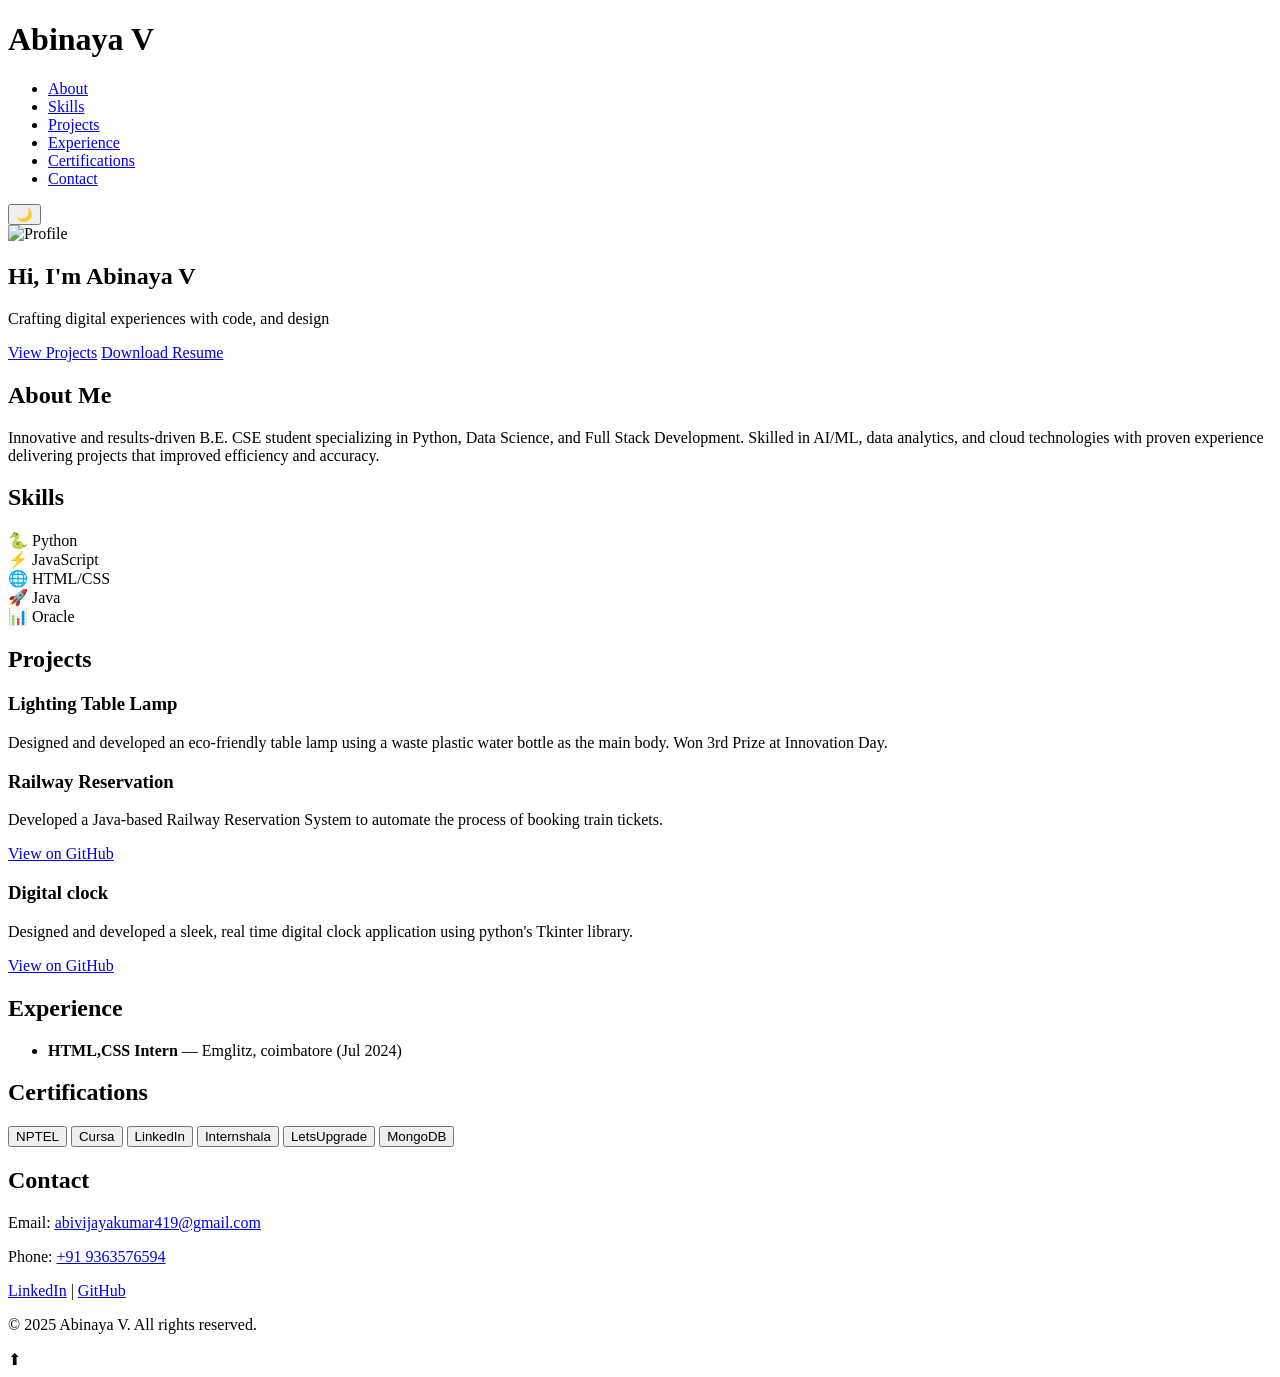
==== index.html @ 6d170aad "Update and rename PROJECT/new project/index.html to index.html" ====
<!DOCTYPE html>
<html lang="en">
<head>
<meta charset="UTF-8" />
<meta name="viewport" content="width=device-width, initial-scale=1.0">
<title>Abinaya V | Portfolio</title>
<link rel="stylesheet" href="style.css" >
<script src="libs/particles.min.js"></script>
<script src="script.js" ></script>
<link href="https://fonts.googleapis.com/css2?family=Poppins:wght@400;600&display=swap" rel="stylesheet">
</head>
<body class="dark">

<div id="progress-bar"></div>

<header class="header">
  <div class="container">
    <h1 class="logo">Abinaya V<span></span></h1>
    <nav>
      <ul>
        <li><a href="#about">About</a></li>
        <li><a href="#skills">Skills</a></li>
        <li><a href="#projects">Projects</a></li>
        <li><a href="#experience">Experience</a></li>
        <li><a href="#certifications">Certifications</a></li>
        <li><a href="#contact">Contact</a></li>
      </ul>
    </nav>
    <button id="modeToggle">🌙</button>
  </div>
</header>

<section class="hero" id="home">
  <div id="particles-js"></div>
  <div class="hero-content">
    <div class="profile-card">
      <img src="c:\Users\Abivijayakumar\Documents\abii.jpg" alt="Profile" class="profile-img">
      <h2 class="gradient-text">Hi, I'm Abinaya V</h2>
      <h3 id="typing"></h3>
      <p class="tagline">Crafting digital experiences with code, and design</p>
      <div class="hero-buttons">
        <a href="#projects" class="btn neon-btn">View Projects</a>
        <a href="assets/resume/resume.pdf" class="btn neon-btn" target="_blank">Download Resume</a>
      </div>
    </div>
  </div>
</section>

<section id="about" class="section glass">
  <h2>About Me</h2>
  <p>Innovative and results-driven B.E. CSE student specializing in Python, Data Science, and Full Stack Development. Skilled in AI/ML, data analytics, and cloud technologies with proven experience delivering projects that improved efficiency and accuracy.</p>
</section>

<section id="skills" class="section glass">
  <h2>Skills</h2>
  <div class="skills-container">
    <div class="skill"><span>🐍 Python</span><div class="bar" style="--width:75%"></div></div>
    <div class="skill"><span>⚡ JavaScript</span><div class="bar" style="--width:65%"></div></div>
    <div class="skill"><span>🌐 HTML/CSS</span><div class="bar" style="--width:85%"></div></div>
    <div class="skill"><span>🚀 Java</span><div class="bar" style="--width:75%"></div></div>
    <div class="skill"><span>📊 Oracle</span><div class="bar" style="--width:65%"></div></div>
  </div>
</section>

<section id="projects" class="section glass">
  <h2>Projects</h2>
  <div class="project-grid">
    <div class="project-card">
      <h3>Lighting Table Lamp</h3>
      <p>Designed and developed an eco-friendly table lamp using a waste plastic water bottle as the main body. Won 3rd Prize at Innovation Day.</p>
    </div>
    <div class="project-card">
      <h3>Railway Reservation</h3>
      <p>Developed a Java-based Railway Reservation System to automate the process of booking train tickets.</p>
      <a href="https://github.com/abivijayakumar/Railway-Reservation-Booking-program-project-in-java/blob/main/Railway%20Reservation%20Booking.java" target="_blank">View on GitHub</a>
    </div>
    <div class="project-card">
      <h3>Digital clock</h3>
      <p>Designed and developed a sleek, real time digital clock application using python's Tkinter library.</p>
      <a href="https://github.com/abivijayakumar/Python-Digital-clock-program/blob/main/Digital%20clock" target="_blank">View on GitHub</a>
    </div>
  </div>
</section>

<section id="experience" class="section glass">
  <h2>Experience</h2>
  <ul>
    <li><b>HTML,CSS Intern</b> — Emglitz, coimbatore (Jul 2024)</li>
  </ul>
</section>

<section id="certifications" class="section glass">
  <h2>Certifications</h2>
  <div id="cert-companies" class="companies">
    <button class="company-btn neon-btn" data-company="NPTEL">NPTEL</button>
    <button class="company-btn neon-btn" data-company="cursa">Cursa</button>
    <button class="company-btn neon-btn" data-company="linkedin">LinkedIn</button>
    <button class="company-btn neon-btn" data-company="internshala">Internshala</button>
    <button class="company-btn neon-btn" data-company="letsupgrade">LetsUpgrade</button>
    <button class="company-btn neon-btn" data-company="mongodb">MongoDB</button>
  </div>
  <div id="cert-gallery" style="display:none;">
    <button id="backToCompanies" class="btn btn-ghost">⬅ Back</button>
    <div class="cert-grid" id="cert-grid"></div>
  </div>
</section>

<section id="contact" class="section glass">
  <h2>Contact</h2>
  <p>Email: <a href="abivijayakumar419@gmail.com">abivijayakumar419@gmail.com</a></p>
  <p>Phone: <a href="tel:+919363576594">+91 9363576594</a></p>
  <p>
    <a href="https://www.linkedin.com/in/abinaya-vijayakumar-822389297/" target="_blank">LinkedIn</a> |
    <a href="https://github.com/abivijayakumar" target="_blank">GitHub</a>
  </p>
</section>

<footer>
  <p>© 2025 Abinaya V. All rights reserved.</p>
</footer>

<div id="backToTop">⬆</div>
</body>

</html>
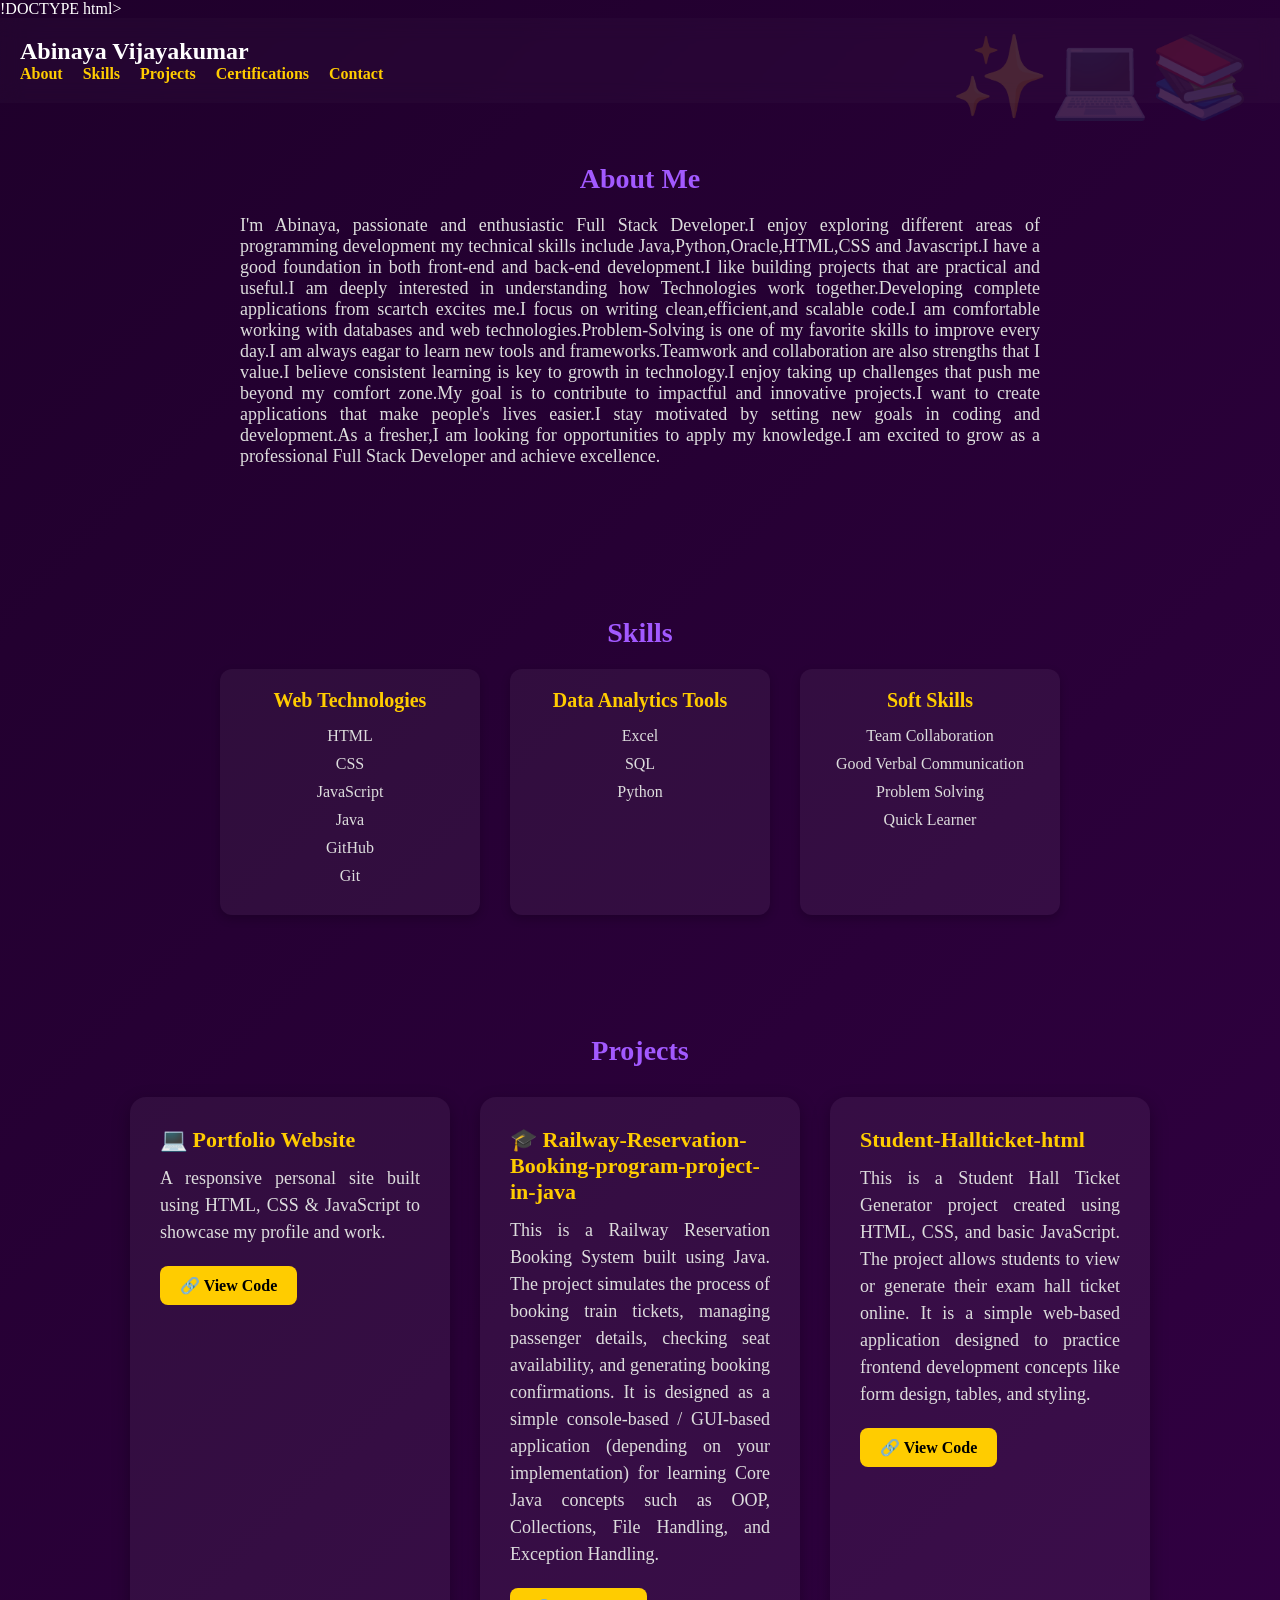
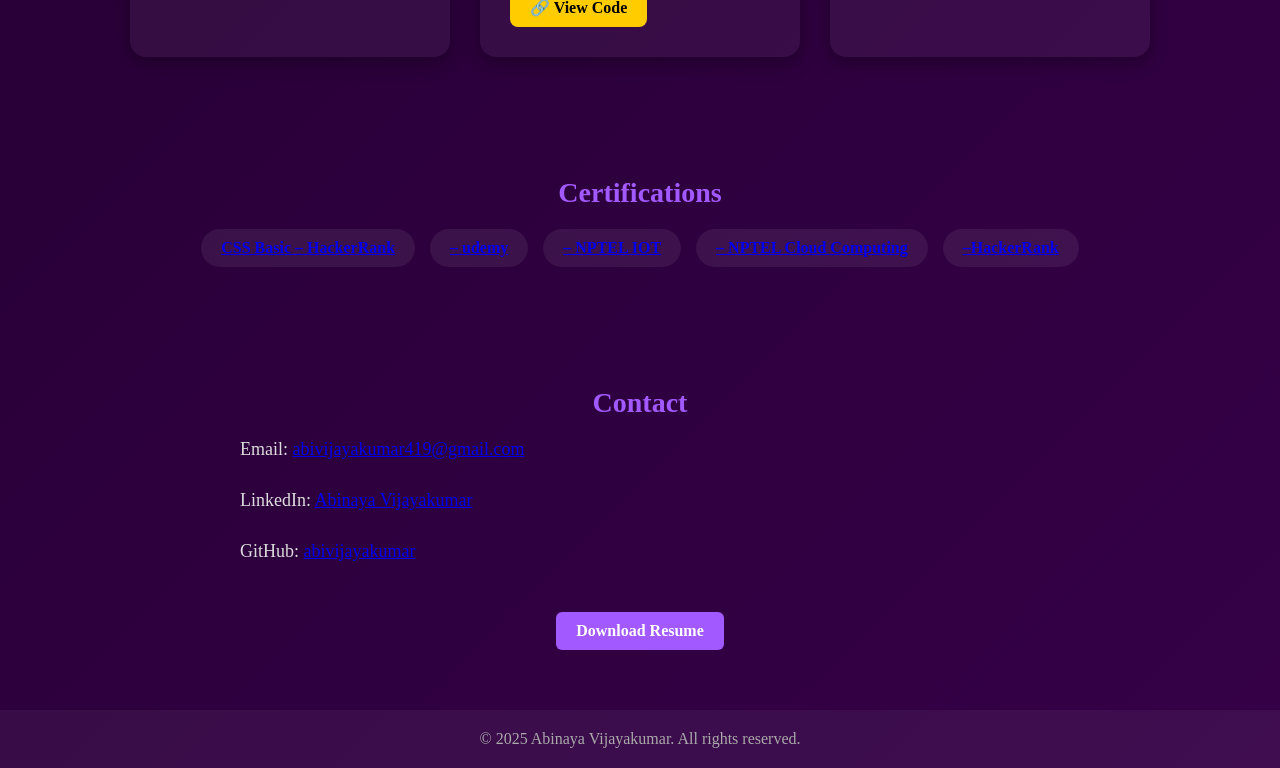
==== commit 150bee23: "Update index.html" ====
--- a/index.html
+++ b/index.html
@@ -1,125 +1,125 @@
-<!DOCTYPE html>
+!DOCTYPE html>
 <html lang="en">
 <head>
-<meta charset="UTF-8" />
-<meta name="viewport" content="width=device-width, initial-scale=1.0">
-<title>Abinaya V | Portfolio</title>
-<link rel="stylesheet" href="style.css" >
-<script src="libs/particles.min.js"></script>
-<script src="script.js" ></script>
-<link href="https://fonts.googleapis.com/css2?family=Poppins:wght@400;600&display=swap" rel="stylesheet">
+  <meta charset="UTF-8">
+  <title>Abinaya - Portfolio</title>
+  <link rel="stylesheet" href="style.css">
+  <link href="https://fonts.googleapis.com/css2?family=Poppins:wght@300;600&display=swap" rel="stylesheet">
 </head>
-<body class="dark">
+<body>
 
-<div id="progress-bar"></div>
-
-<header class="header">
-  <div class="container">
-    <h1 class="logo">Abinaya V<span></span></h1>
+  <!-- Navigation Menu -->
+  <header>
     <nav>
+      <div class="logo">Abinaya Vijayakumar</div>
       <ul>
         <li><a href="#about">About</a></li>
         <li><a href="#skills">Skills</a></li>
         <li><a href="#projects">Projects</a></li>
-        <li><a href="#experience">Experience</a></li>
         <li><a href="#certifications">Certifications</a></li>
         <li><a href="#contact">Contact</a></li>
       </ul>
+
     </nav>
-    <button id="modeToggle">🌙</button>
-  </div>
-</header>
+  </header>
+  <!-- About Me Section -->
+  <section class="section" id="about">
+    <h2>About Me</h2>
+    <p>I'm Abinaya, passionate and enthusiastic Full Stack Developer.I enjoy exploring different areas of programming development my technical skills include Java,Python,Oracle,HTML,CSS and Javascript.I have a good foundation in both front-end and back-end development.I like building projects that are practical and useful.I am deeply interested in understanding how Technologies work together.Developing complete applications from scartch excites me.I focus on writing clean,efficient,and scalable code.I am comfortable working with databases and web technologies.Problem-Solving is one of my favorite skills to improve every day.I am always eagar to learn new tools and frameworks.Teamwork and collaboration are also strengths that I value.I believe consistent learning is key to growth in technology.I enjoy taking up challenges that push me beyond my comfort zone.My goal is to contribute to impactful and innovative projects.I want to create applications that make people's lives easier.I stay motivated by setting new goals in coding and development.As a fresher,I am looking for opportunities to apply my knowledge.I am excited to grow as a professional Full Stack Developer and achieve excellence.</p>
+  </section>
 
-<section class="hero" id="home">
-  <div id="particles-js"></div>
-  <div class="hero-content">
-    <div class="profile-card">
-      <img src="c:\Users\Abivijayakumar\Documents\abii.jpg" alt="Profile" class="profile-img">
-      <h2 class="gradient-text">Hi, I'm Abinaya V</h2>
-      <h3 id="typing"></h3>
-      <p class="tagline">Crafting digital experiences with code, and design</p>
-      <div class="hero-buttons">
-        <a href="#projects" class="btn neon-btn">View Projects</a>
-        <a href="assets/resume/resume.pdf" class="btn neon-btn" target="_blank">Download Resume</a>
-      </div>
+  <!-- Skills Section -->
+  <section class="section" id="skills">
+  <h2>Skills</h2>
+  <div class="skills-grid">
+
+   <div class="skill-group">
+  <h3>Web Technologies</h3>
+  <ul>
+    <li>HTML</li>
+    <li>CSS</li>
+    <li>JavaScript</li>
+    <li>Java</li>
+    <li>GitHub</li>
+    <li>Git</li>
+  </ul>
+</div>
+    <div class="skill-group">
+      <h3>Data Analytics Tools</h3>
+      <ul>
+        <li>Excel</li>
+        <li>SQL</li>
+        <li>Python</li>
+      </ul>
     </div>
+
+    <div class="skill-group">
+      <h3>Soft Skills</h3>
+      <ul>
+        <li>Team Collaboration</li>
+        <li>Good Verbal Communication</li>
+        <li>Problem Solving</li>
+        <li>Quick Learner</li>
+      </ul>
+    </div>
+
   </div>
 </section>
 
-<section id="about" class="section glass">
-  <h2>About Me</h2>
-  <p>Innovative and results-driven B.E. CSE student specializing in Python, Data Science, and Full Stack Development. Skilled in AI/ML, data analytics, and cloud technologies with proven experience delivering projects that improved efficiency and accuracy.</p>
-</section>
+  <!-- Projects Section -->
+  <section class="section" id="projects">
+  <h2>Projects</h2>
+  <div class="project-grid">
 
-<section id="skills" class="section glass">
-  <h2>Skills</h2>
-  <div class="skills-container">
-    <div class="skill"><span>🐍 Python</span><div class="bar" style="--width:75%"></div></div>
-    <div class="skill"><span>⚡ JavaScript</span><div class="bar" style="--width:65%"></div></div>
-    <div class="skill"><span>🌐 HTML/CSS</span><div class="bar" style="--width:85%"></div></div>
-    <div class="skill"><span>🚀 Java</span><div class="bar" style="--width:75%"></div></div>
-    <div class="skill"><span>📊 Oracle</span><div class="bar" style="--width:65%"></div></div>
+    <div class="project-box">
+      <h3>💻 Portfolio Website</h3>
+      <p>A responsive personal site built using HTML, CSS & JavaScript to showcase my profile and work.</p>
+      <a class="project-btn" href="https://github.com/abivijayakumar/new-portfolio/blob/main/index.html " target="_blank">🔗 View Code</a>
+    </div>
+
+    <div class="project-box">
+      <h3>🎓 Railway-Reservation-Booking-program-project-in-java</h3>
+      <p>This is a Railway Reservation Booking System built using Java. The project simulates the process of booking train tickets, managing passenger details, checking seat availability, and generating booking confirmations. It is designed as a simple console-based / GUI-based application (depending on your implementation) for learning Core Java concepts such as OOP, Collections, File Handling, and Exception Handling.</p>
+      <a class="project-btn" href="https://github.com/abivijayakumar/Railway-Reservation-Booking-program-project-in-java" target="_blank">🔗 View Code</a>
+    </div>
+
+    <div class="project-box">
+      <h3> Student-Hallticket-html</h3>
+      <p>This is a Student Hall Ticket Generator project created using HTML, CSS, and basic JavaScript. The project allows students to view or generate their exam hall ticket online. It is a simple web-based application designed to practice frontend development concepts like form design, tables, and styling.</p>
+      <a class="project-btn" href="https://github.com/abivijayakumar/Student-Hallticket-html/blob/main/index.html"target="_blank">🔗 View Code</a>
+    </div>
+
   </div>
 </section>
 
-<section id="projects" class="section glass">
-  <h2>Projects</h2>
-  <div class="project-grid">
-    <div class="project-card">
-      <h3>Lighting Table Lamp</h3>
-      <p>Designed and developed an eco-friendly table lamp using a waste plastic water bottle as the main body. Won 3rd Prize at Innovation Day.</p>
-    </div>
-    <div class="project-card">
-      <h3>Railway Reservation</h3>
-      <p>Developed a Java-based Railway Reservation System to automate the process of booking train tickets.</p>
-      <a href="https://github.com/abivijayakumar/Railway-Reservation-Booking-program-project-in-java/blob/main/Railway%20Reservation%20Booking.java" target="_blank">View on GitHub</a>
-    </div>
-    <div class="project-card">
-      <h3>Digital clock</h3>
-      <p>Designed and developed a sleek, real time digital clock application using python's Tkinter library.</p>
-      <a href="https://github.com/abivijayakumar/Python-Digital-clock-program/blob/main/Digital%20clock" target="_blank">View on GitHub</a>
-    </div>
-  </div>
-</section>
+  <!-- Certifications Section -->
+  <section class="section" id="certifications">
+    <h2>Certifications</h2>
+    <ul class="certs">
+      <li><a href="CSS_Certications.jpeg"target= " _blank">CSS Basic – HackerRank</a></li>
+      <li><a href="udemy certificate.pdf"target=" _blank" >– udemy</a></li>
+      <li><a href="NPTEL IOT.jpeg" target="_blank">– NPTEL IOT</a></li>
+      <li><a href="NPTEL Cloud computing.jpeg"target="_blank"> – NPTEL Cloud Computing</a></li>
+      <li><a href="V.Abinaya Hackerrank Java.pdf"target="_blank"> –HackerRank</a></li>
+    </ul>
+  </section>
 
-<section id="experience" class="section glass">
-  <h2>Experience</h2>
-  <ul>
-    <li><b>HTML,CSS Intern</b> — Emglitz, coimbatore (Jul 2024)</li>
-  </ul>
-</section>
+  <!-- Contact Section -->
+  <section class="section" id="contact">
+    <h2>Contact</h2>
+    <p>Email: <a href="mailto:abivijayakumar419@gmail.com">abivijayakumar419@gmail.com</a></p>
+   <p>LinkedIn: <a href="https://www.linkedin.com/in/abinaya-vijayakumar-822389297/" target="_blank">Abinaya Vijayakumar</a></p>
+    <p>GitHub: <a href="https://github.com/abivijayakumar" target="_blank">abivijayakumar</a></p>
+    <a href="ABINAYA VIJAYAKUMAR RESUME 1 (1).pdf" download class="btn">Download Resume</a>
+  </section>
 
-<section id="certifications" class="section glass">
-  <h2>Certifications</h2>
-  <div id="cert-companies" class="companies">
-    <button class="company-btn neon-btn" data-company="NPTEL">NPTEL</button>
-    <button class="company-btn neon-btn" data-company="cursa">Cursa</button>
-    <button class="company-btn neon-btn" data-company="linkedin">LinkedIn</button>
-    <button class="company-btn neon-btn" data-company="internshala">Internshala</button>
-    <button class="company-btn neon-btn" data-company="letsupgrade">LetsUpgrade</button>
-    <button class="company-btn neon-btn" data-company="mongodb">MongoDB</button>
-  </div>
-  <div id="cert-gallery" style="display:none;">
-    <button id="backToCompanies" class="btn btn-ghost">⬅ Back</button>
-    <div class="cert-grid" id="cert-grid"></div>
-  </div>
-</section>
+  <footer>
+    <p>© 2025 Abinaya Vijayakumar. All rights reserved.</p>
+  </footer>
 
-<section id="contact" class="section glass">
-  <h2>Contact</h2>
-  <p>Email: <a href="abivijayakumar419@gmail.com">abivijayakumar419@gmail.com</a></p>
-  <p>Phone: <a href="tel:+919363576594">+91 9363576594</a></p>
-  <p>
-    <a href="https://www.linkedin.com/in/abinaya-vijayakumar-822389297/" target="_blank">LinkedIn</a> |
-    <a href="https://github.com/abivijayakumar" target="_blank">GitHub</a>
-  </p>
-</section>
+  <script src="script.js"></script>
+  <body>
+  <div class="emoji-bg">✨💻📚</div>
 
-<footer>
-  <p>© 2025 Abinaya V. All rights reserved.</p>
-</footer>
-
-<div id="backToTop">⬆</div>
 </body>
-
 </html>
--- a/style.css
+++ b/style.css
@@ -0,0 +1,285 @@
+* {
+  margin: 0;
+  padding: 0;
+  box-sizing: border-box;
+}
+
+body {
+  font-family: 'Times New Roman', sans-serif;
+  background: linear-gradient(135deg, #1f002b, #350047);
+  color: #fff;
+}
+
+header {
+  background-color: rgba(255, 255, 255, 0.02);
+  padding: 20px;
+  display: flex;
+  justify-content: space-between;
+  align-items: center;
+  backdrop-filter: blur(10px);
+}
+
+nav ul {
+  list-style: none;
+  display: flex;
+  gap: 20px;
+}
+
+nav a {
+  color: #ffcc00;
+  text-decoration: none;
+  font-weight: 600;
+}
+
+.logo {
+  font-size: 24px;
+  font-weight: bold;
+  color: #fff;
+}
+
+.section {
+  padding: 60px 20px;
+  text-align: center;
+}
+
+.section h2 {
+  font-size: 28px;
+  margin-bottom: 20px;
+  color: #a259ff;
+}
+
+.section p {
+  font-size: 18px;
+  color: #ddd;
+  max-width: 800px;
+  margin: 0 auto 30px;
+  text-align: justify;
+}
+.skills-grid {
+  display: flex;
+  flex-wrap: wrap;
+  gap: 30px;
+  justify-content: center;
+  margin-top: 20px;
+}
+
+.skill-group {
+  background: rgba(255, 255, 255, 0.05);
+  padding: 20px;
+  border-radius: 12px;
+  width: 260px;
+  box-shadow: 0 4px 10px rgba(0,0,0,0.2);
+  transition: transform 0.3s ease;
+}
+.skill-group:hover {
+  box-shadow: 0 0 10px #ffcc00;
+}
+
+.skill-group:hover {
+  transform: translateY(-5px);
+}
+
+.skill-group h3 {
+  color: #ffcc00;
+  margin-bottom: 15px;
+  font-size: 20px;
+  text-align: center;
+}
+
+.skill-group ul {
+  list-style: none;
+  padding: 0;
+  text-align: center;
+}
+
+.skill-group li {
+  margin-bottom: 10px;
+  color: #ddd;
+  font-weight: 500;
+}
+
+.skills-grid {
+  display: flex;
+  flex-wrap: wrap;
+  gap: 30px;
+  justify-content: center;
+  margin-top: 20px;
+}
+
+.skill-group {
+  background: rgba(255, 255, 255, 0.05);
+  padding: 20px;
+  border-radius: 12px;
+  width: 260px;
+  box-shadow: 0 4px 10px rgba(0,0,0,0.2);
+  transition: transform 0.3s ease;
+}
+
+.skill-group:hover {
+  transform: translateY(-5px);
+}
+
+.skill-group h3 {
+  color: #ffcc00;       
+  font-size: 20px;
+  margin-bottom: 15px;
+  text-align: center;
+}
+
+
+.skill-group ul {
+  list-style: none;
+  padding: 0;
+  text-align: center;
+}
+
+.skill-group li {
+  margin-bottom: 10px;
+  color: #ddd;
+  font-weight: 500;
+}
+
+
+.skills, .certs  {
+  display: flex;
+  justify-content : center;
+  flex-wrap: wrap;
+  gap: 15px;
+  list-style: none;
+  padding: 0;
+}
+
+.skills li, .certs li  {
+  background: rgba(255, 255, 255, 0.07);
+  padding: 10px 20px;
+  border-radius:20px;
+  font-weight: bold;
+  color:#fff;
+}
+
+.card {
+  background: rgba(255, 255, 255, 0.05);
+  margin: 20px auto;
+  padding: 20px;
+  border-radius: 10px;
+  width: 80%;
+  max-width: 500px;
+  box-shadow: 0 4px 10px rgba(0,0,0,0.2);
+}
+
+.btn {
+  display: inline-block;
+  margin-top: 20px;
+  background: #a259ff;
+  color: #fff;
+  padding: 10px 20px;
+  border-radius: 6px;
+  text-decoration: none;
+  font-weight: bold;
+}
+.skills-container {
+  display: flex;
+  justify-content: center;
+  flex-wrap: wrap;
+  gap: 40px;
+  margin-top: 20px;
+}
+
+.skill-box {
+  background: rgba(255, 255, 255, 0.05);
+  padding: 20px;
+  border-radius: 10px;
+  width: 280px;
+  box-shadow: 0 4px 12px rgba(0,0,0,0.2);
+}
+
+.skill-box h3 {
+  color: #a259ff;
+  margin-bottom: 15px;
+}
+
+.skill-box ul {
+  list-style: none;
+  padding: 0;
+}
+
+.skill-box li {
+  padding: 8px 0;
+  color: #ddd;
+  font-weight: 500;
+  border-bottom: 1px solid rgba(255,255,255,0.08);
+}
+.skill-group:hover {
+  box-shadow: 0 0 10px #ffcc00;
+}
+footer {
+  text-align: center;
+  padding: 20px;
+  background-color: rgba(255,255,255,0.05);
+  color: #aaa;
+}
+.project-grid {
+  display: flex;
+  flex-wrap: wrap;
+  gap: 30px;
+  justify-content: center;
+  margin-top: 30px;
+}
+
+.project-box {
+  background: rgba(255, 255, 255, 0.05);
+  padding: 30px;
+  border-radius: 16px;
+  width: 320px;
+  box-shadow: 0 6px 18px rgba(0,0,0,0.3);
+  transition: transform 0.3s ease;
+  text-align: left;
+}
+
+.project-box:hover {
+  transform: translateY(-5px);
+  box-shadow: 0 0 12px #ffcc00;
+}
+.project-box h3 {
+  color: #ffcc00;
+  margin-bottom: 12px;
+  font-size: 22px;
+}
+
+.project-box p {
+  color: #ddd;
+  margin-bottom: 20px;
+  line-height: 1.5;
+}
+
+.project-btn {
+  display: inline-block;
+  background-color: #ffcc00;
+  color: #000;
+  padding: 10px 20px;
+  border-radius: 8px;
+  text-decoration: none;
+  font-weight: 600;
+  border: none;
+  cursor: pointer;
+}
+
+.project-btn:hover {
+  background-color: #ffc107;
+}
+
+.project-btn:disabled {
+  background-color: gray;
+  color: #ccc;
+  cursor: not-allowed;
+}
+
+.emoji-bg {
+  position: fixed;
+  top: 30px;
+  right: 30px;
+  font-size: 80px;
+  opacity: 0.15;
+  pointer-events: none;
+  z-index: 0;
+}
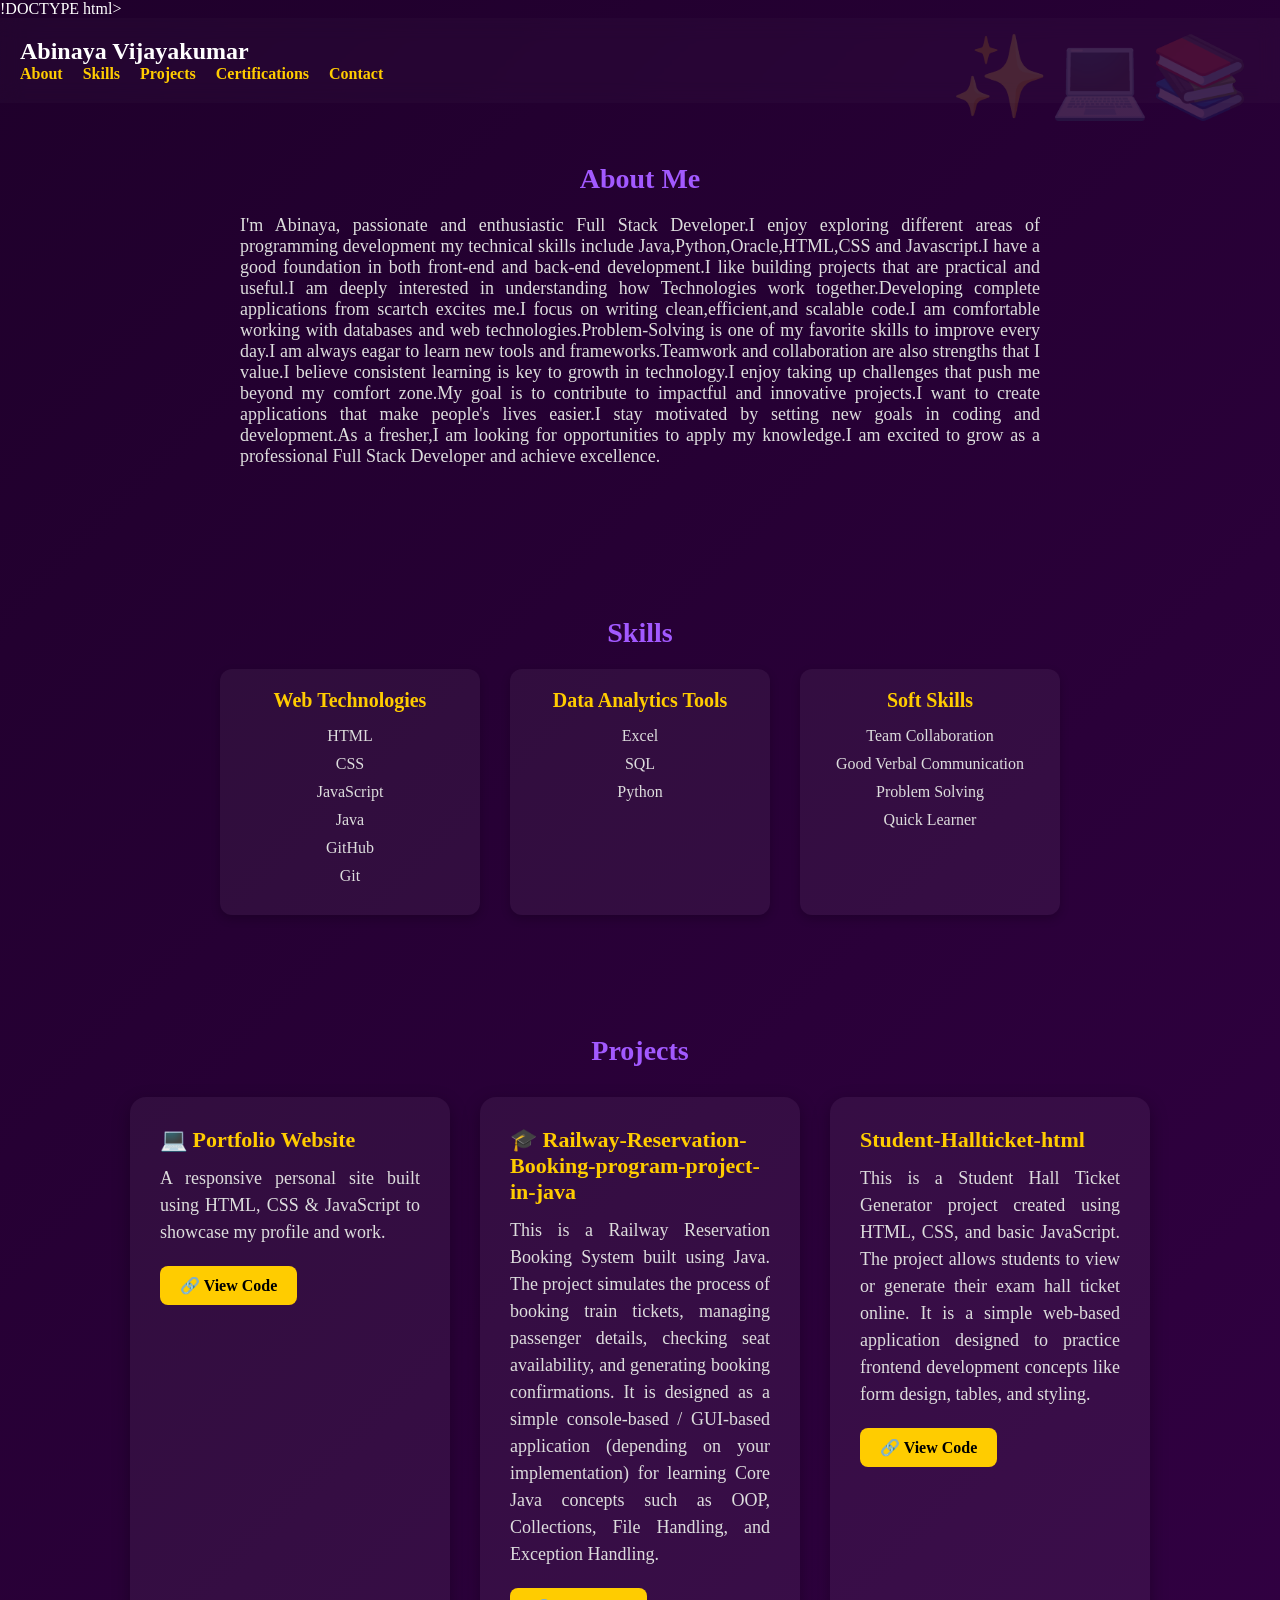
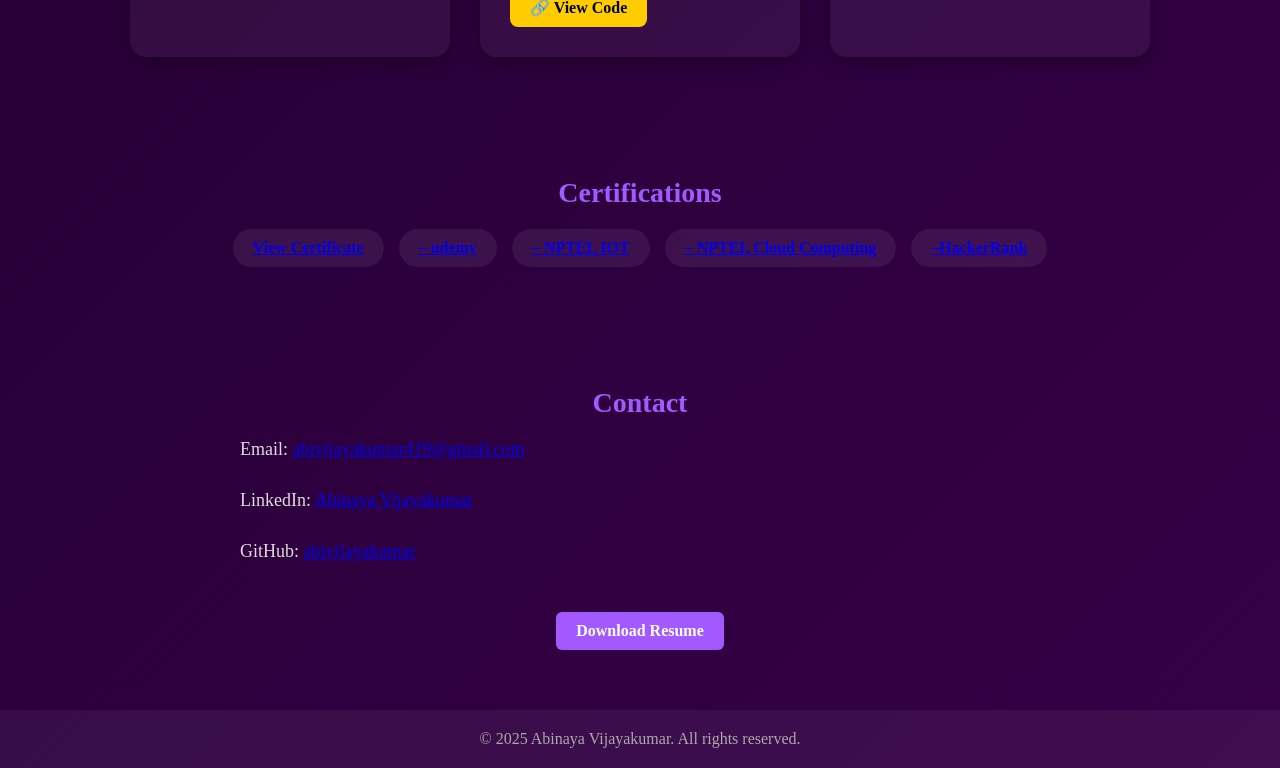
==== commit 836c9dbe: "Fix HTML syntax and structure issues" ====
--- a/index.html
+++ b/index.html
@@ -96,7 +96,7 @@
   <section class="section" id="certifications">
     <h2>Certifications</h2>
     <ul class="certs">
-      <li><a href="CSS_Certications.jpeg"target= " _blank">CSS Basic – HackerRank</a></li>
+      <li><a href="CSS_Certications.jpeg"target= " _blank">View Certificate</a></li>
       <li><a href="udemy certificate.pdf"target=" _blank" >– udemy</a></li>
       <li><a href="NPTEL IOT.jpeg" target="_blank">– NPTEL IOT</a></li>
       <li><a href="NPTEL Cloud computing.jpeg"target="_blank"> – NPTEL Cloud Computing</a></li>
@@ -123,3 +123,4 @@
 
 </body>
 </html>
+
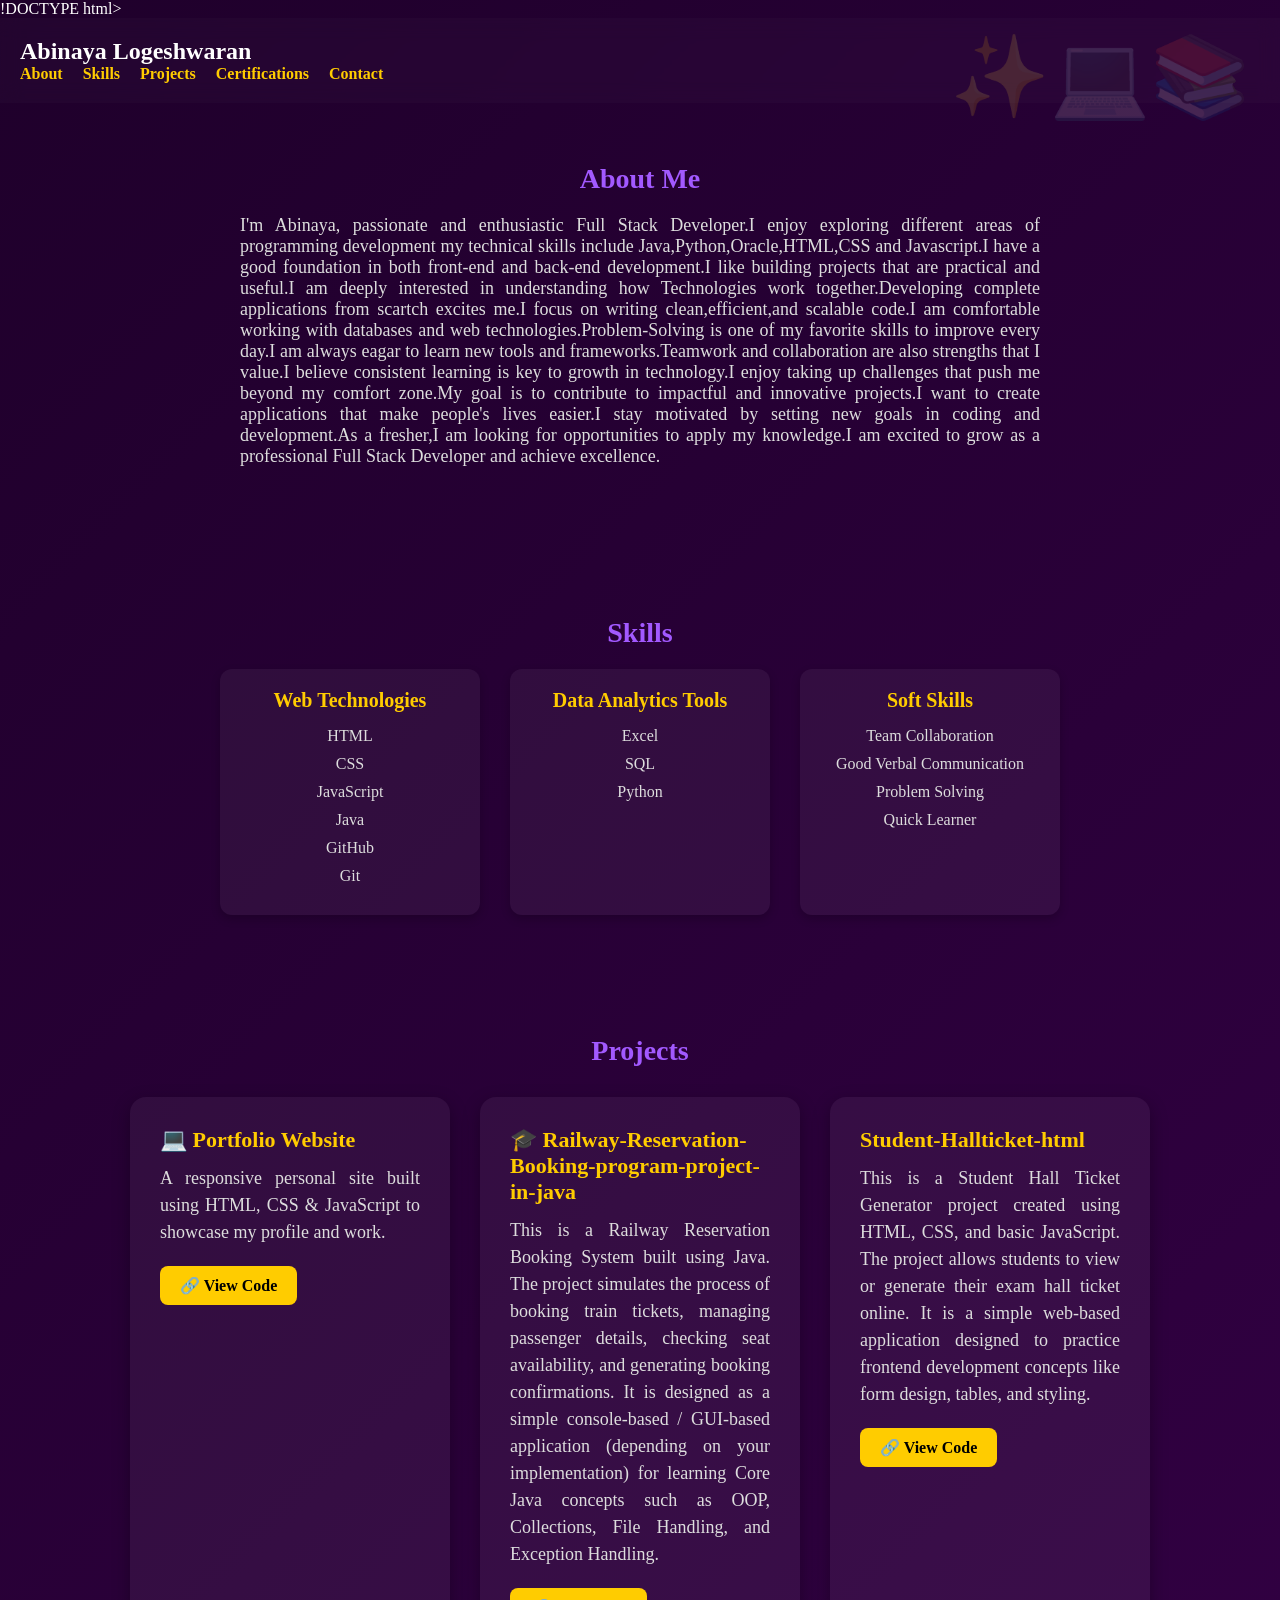
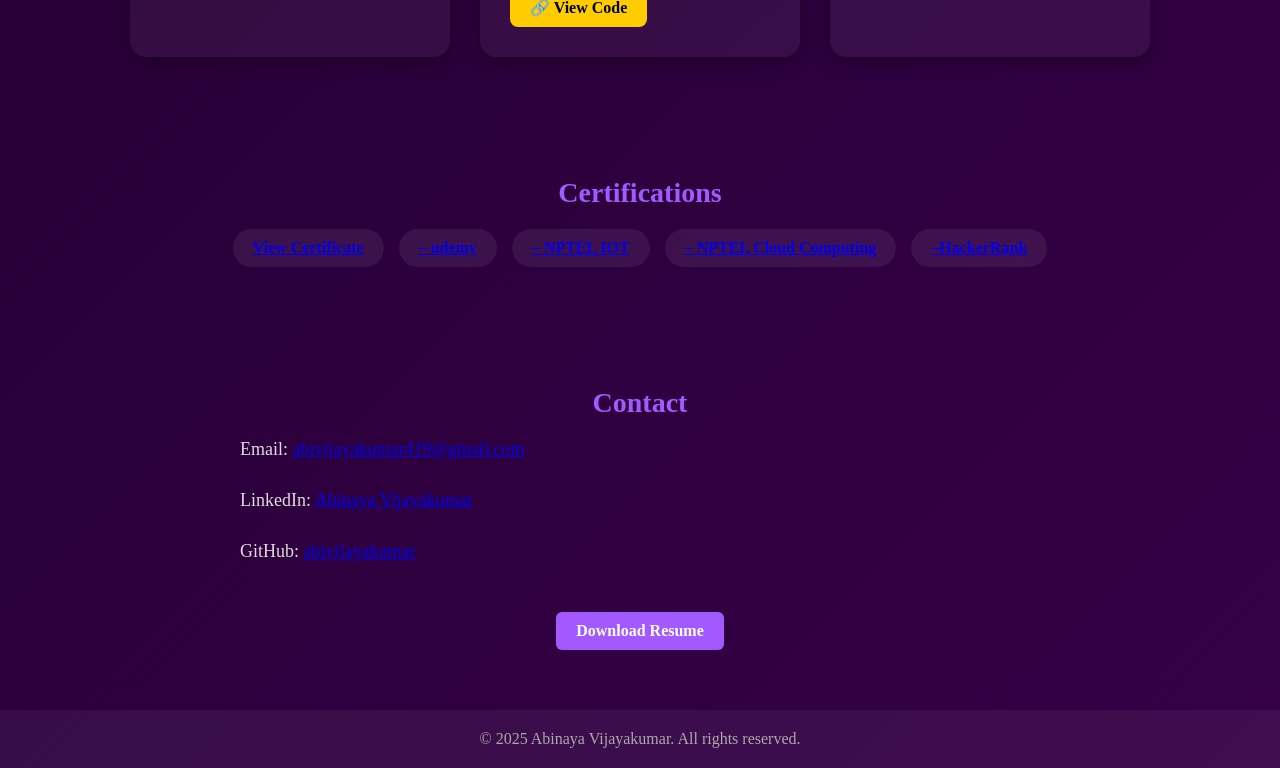
==== commit e7046ed5: "TEST" ====
--- a/index.html
+++ b/index.html
@@ -8,10 +8,11 @@
 </head>
 <body>
 
+  <!-- Logeshwaran -->
   <!-- Navigation Menu -->
   <header>
     <nav>
-      <div class="logo">Abinaya Vijayakumar</div>
+      <div class="logo">Abinaya Logeshwaran</div>
       <ul>
         <li><a href="#about">About</a></li>
         <li><a href="#skills">Skills</a></li>
@@ -96,7 +97,7 @@
   <section class="section" id="certifications">
     <h2>Certifications</h2>
     <ul class="certs">
-      <li><a href="CSS_Certications.jpeg"target= " _blank">View Certificate</a></li>
+      <li><a href="CSS_Certications.jpeg"target= "_blank">View Certificate</a></li>
       <li><a href="udemy certificate.pdf"target=" _blank" >– udemy</a></li>
       <li><a href="NPTEL IOT.jpeg" target="_blank">– NPTEL IOT</a></li>
       <li><a href="NPTEL Cloud computing.jpeg"target="_blank"> – NPTEL Cloud Computing</a></li>
@@ -124,3 +125,4 @@
 </body>
 </html>
 
+
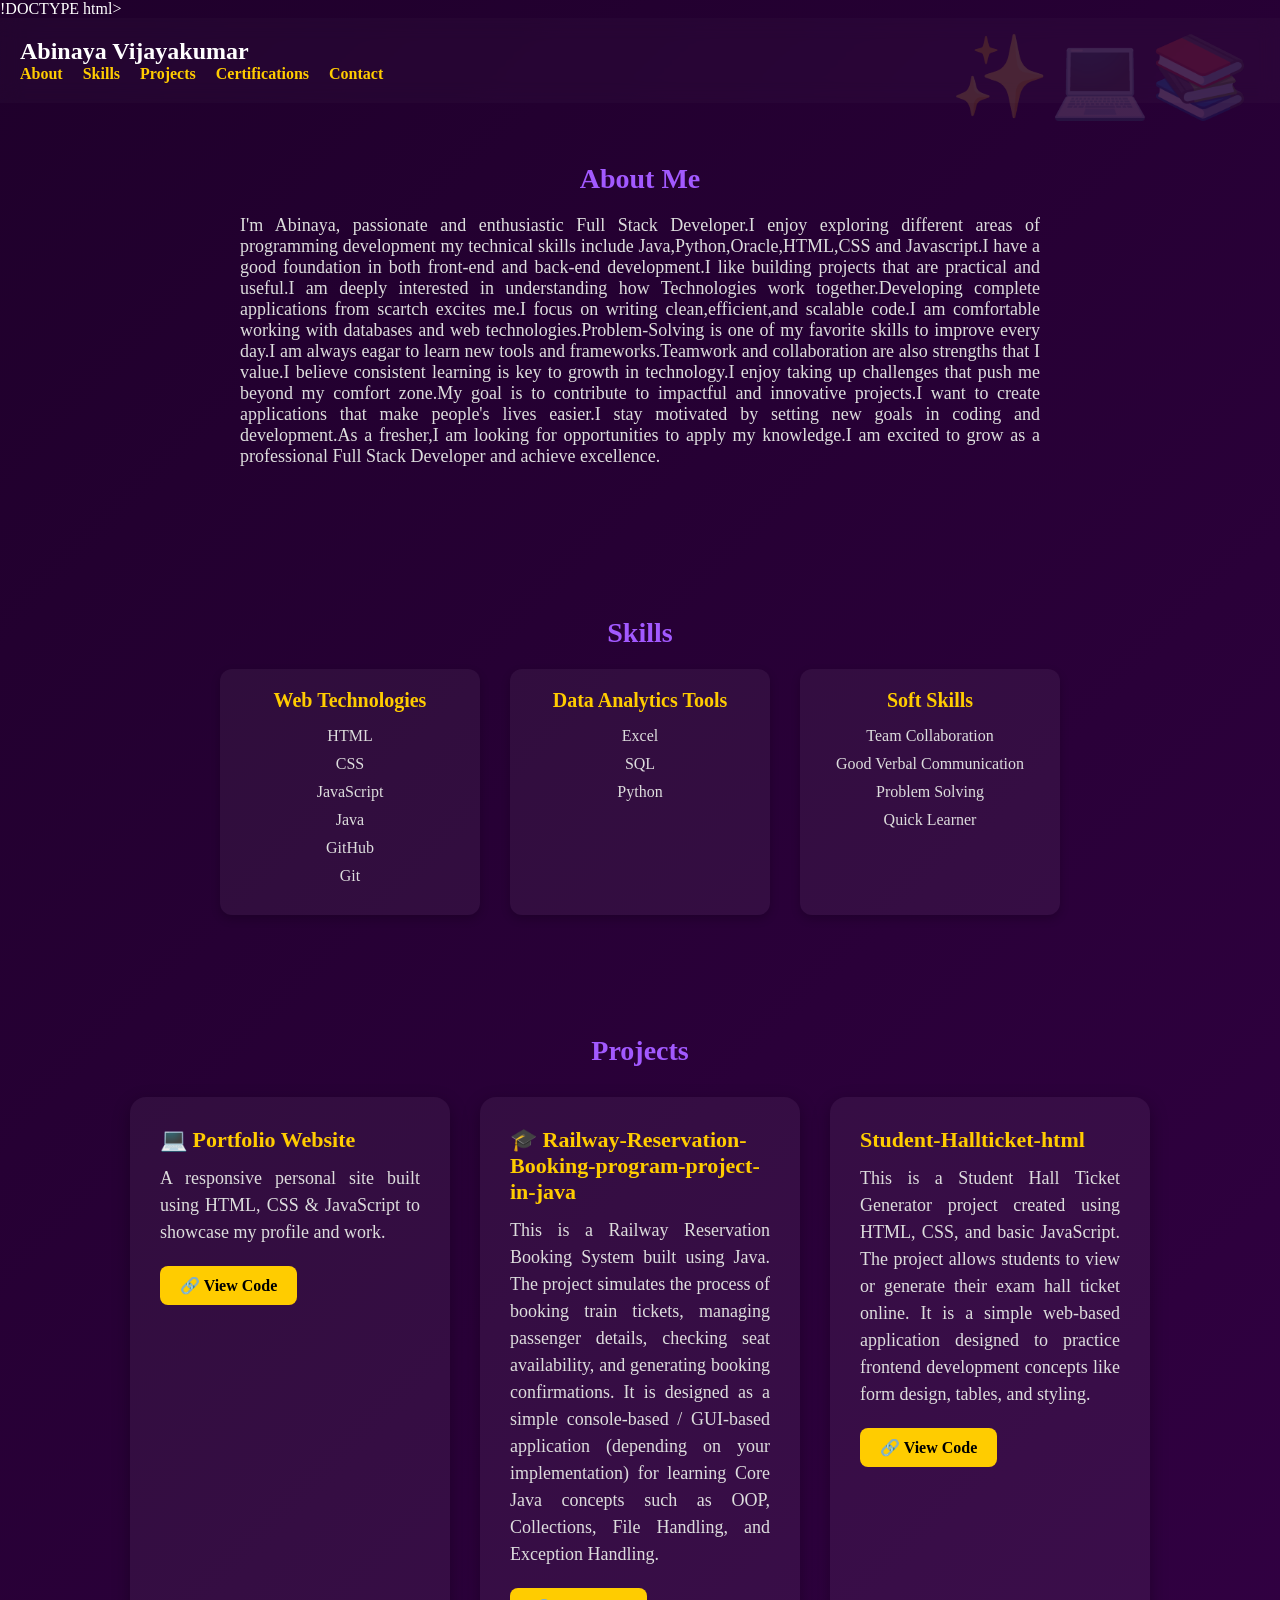
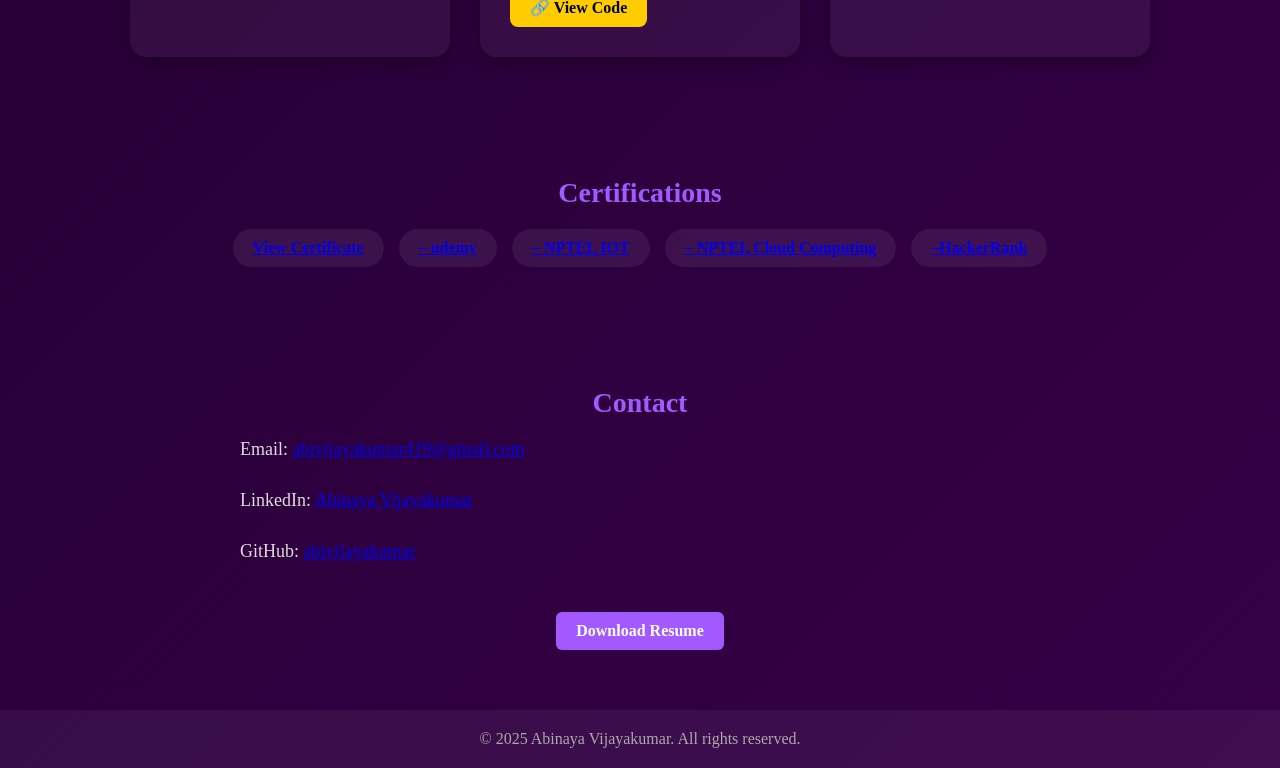
==== commit 2797bde5: "TEST" ====
--- a/index.html
+++ b/index.html
@@ -12,7 +12,7 @@
   <!-- Navigation Menu -->
   <header>
     <nav>
-      <div class="logo">Abinaya Logeshwaran</div>
+      <div class="logo">Abinaya Vijayakumar</div>
       <ul>
         <li><a href="#about">About</a></li>
         <li><a href="#skills">Skills</a></li>
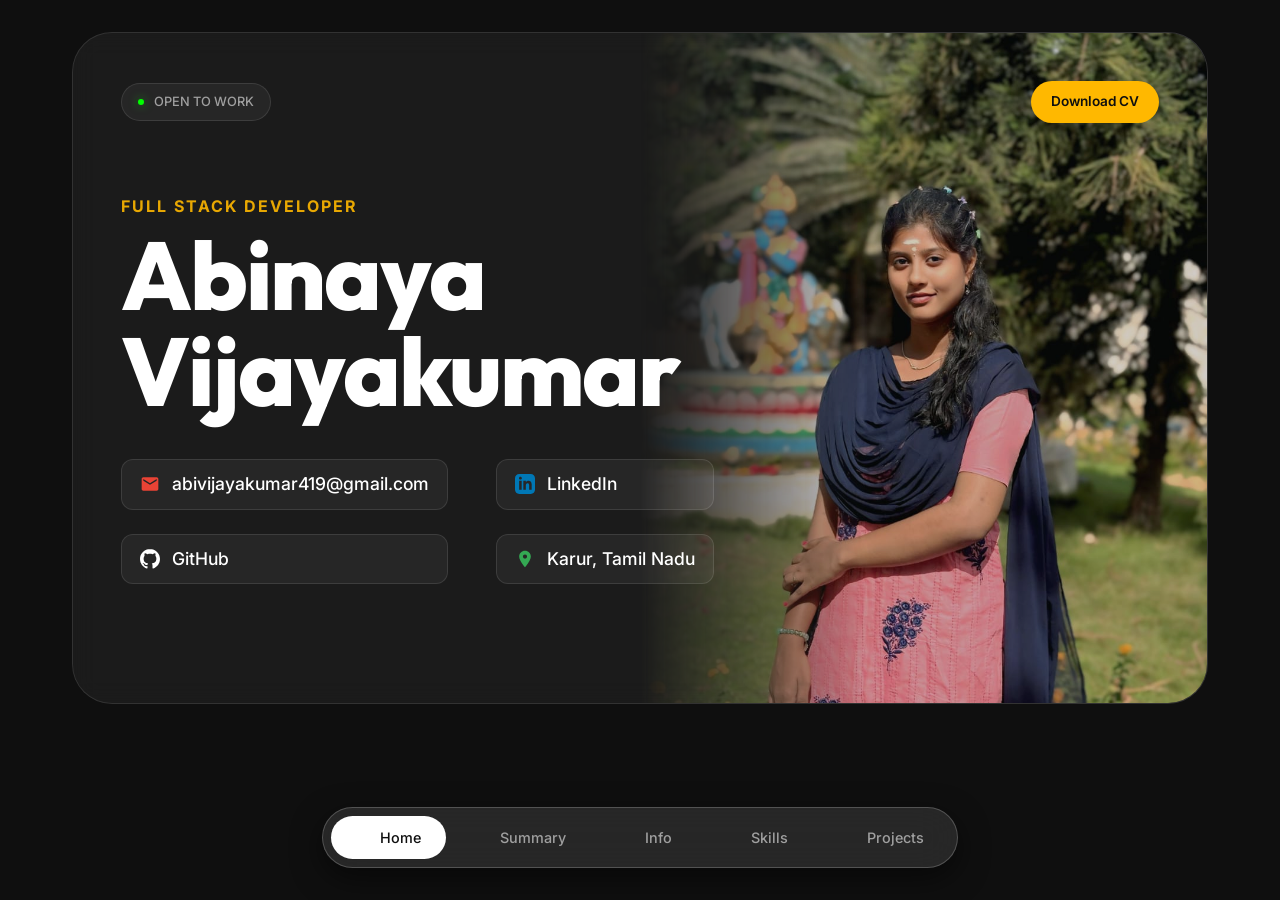
==== commit d1932a89: "Complete portfolio modernization: Premium Glassmorphic UI, Mobile Responsiveness, and Updated Assets" ====
--- a/index.html
+++ b/index.html
@@ -1,128 +1,210 @@
-!DOCTYPE html>
-<html lang="en">
-<head>
-  <meta charset="UTF-8">
-  <title>Abinaya - Portfolio</title>
-  <link rel="stylesheet" href="style.css">
-  <link href="https://fonts.googleapis.com/css2?family=Poppins:wght@300;600&display=swap" rel="stylesheet">
-</head>
-<body>
-
-  <!-- Logeshwaran -->
-  <!-- Navigation Menu -->
-  <header>
-    <nav>
-      <div class="logo">Abinaya Vijayakumar</div>
-      <ul>
-        <li><a href="#about">About</a></li>
-        <li><a href="#skills">Skills</a></li>
-        <li><a href="#projects">Projects</a></li>
-        <li><a href="#certifications">Certifications</a></li>
-        <li><a href="#contact">Contact</a></li>
-      </ul>
-
-    </nav>
-  </header>
-  <!-- About Me Section -->
-  <section class="section" id="about">
-    <h2>About Me</h2>
-    <p>I'm Abinaya, passionate and enthusiastic Full Stack Developer.I enjoy exploring different areas of programming development my technical skills include Java,Python,Oracle,HTML,CSS and Javascript.I have a good foundation in both front-end and back-end development.I like building projects that are practical and useful.I am deeply interested in understanding how Technologies work together.Developing complete applications from scartch excites me.I focus on writing clean,efficient,and scalable code.I am comfortable working with databases and web technologies.Problem-Solving is one of my favorite skills to improve every day.I am always eagar to learn new tools and frameworks.Teamwork and collaboration are also strengths that I value.I believe consistent learning is key to growth in technology.I enjoy taking up challenges that push me beyond my comfort zone.My goal is to contribute to impactful and innovative projects.I want to create applications that make people's lives easier.I stay motivated by setting new goals in coding and development.As a fresher,I am looking for opportunities to apply my knowledge.I am excited to grow as a professional Full Stack Developer and achieve excellence.</p>
-  </section>
-
-  <!-- Skills Section -->
-  <section class="section" id="skills">
-  <h2>Skills</h2>
-  <div class="skills-grid">
-
-   <div class="skill-group">
-  <h3>Web Technologies</h3>
-  <ul>
-    <li>HTML</li>
-    <li>CSS</li>
-    <li>JavaScript</li>
-    <li>Java</li>
-    <li>GitHub</li>
-    <li>Git</li>
-  </ul>
-</div>
-    <div class="skill-group">
-      <h3>Data Analytics Tools</h3>
-      <ul>
-        <li>Excel</li>
-        <li>SQL</li>
-        <li>Python</li>
-      </ul>
-    </div>
-
-    <div class="skill-group">
-      <h3>Soft Skills</h3>
-      <ul>
-        <li>Team Collaboration</li>
-        <li>Good Verbal Communication</li>
-        <li>Problem Solving</li>
-        <li>Quick Learner</li>
-      </ul>
-    </div>
-
-  </div>
-</section>
-
-  <!-- Projects Section -->
-  <section class="section" id="projects">
-  <h2>Projects</h2>
-  <div class="project-grid">
-
-    <div class="project-box">
-      <h3>💻 Portfolio Website</h3>
-      <p>A responsive personal site built using HTML, CSS & JavaScript to showcase my profile and work.</p>
-      <a class="project-btn" href="https://github.com/abivijayakumar/new-portfolio/blob/main/index.html " target="_blank">🔗 View Code</a>
-    </div>
-
-    <div class="project-box">
-      <h3>🎓 Railway-Reservation-Booking-program-project-in-java</h3>
-      <p>This is a Railway Reservation Booking System built using Java. The project simulates the process of booking train tickets, managing passenger details, checking seat availability, and generating booking confirmations. It is designed as a simple console-based / GUI-based application (depending on your implementation) for learning Core Java concepts such as OOP, Collections, File Handling, and Exception Handling.</p>
-      <a class="project-btn" href="https://github.com/abivijayakumar/Railway-Reservation-Booking-program-project-in-java" target="_blank">🔗 View Code</a>
-    </div>
-
-    <div class="project-box">
-      <h3> Student-Hallticket-html</h3>
-      <p>This is a Student Hall Ticket Generator project created using HTML, CSS, and basic JavaScript. The project allows students to view or generate their exam hall ticket online. It is a simple web-based application designed to practice frontend development concepts like form design, tables, and styling.</p>
-      <a class="project-btn" href="https://github.com/abivijayakumar/Student-Hallticket-html/blob/main/index.html"target="_blank">🔗 View Code</a>
-    </div>
-
-  </div>
-</section>
-
-  <!-- Certifications Section -->
-  <section class="section" id="certifications">
-    <h2>Certifications</h2>
-    <ul class="certs">
-      <li><a href="CSS_Certications.jpeg"target= "_blank">View Certificate</a></li>
-      <li><a href="udemy certificate.pdf"target=" _blank" >– udemy</a></li>
-      <li><a href="NPTEL IOT.jpeg" target="_blank">– NPTEL IOT</a></li>
-      <li><a href="NPTEL Cloud computing.jpeg"target="_blank"> – NPTEL Cloud Computing</a></li>
-      <li><a href="V.Abinaya Hackerrank Java.pdf"target="_blank"> –HackerRank</a></li>
-    </ul>
-  </section>
-
-  <!-- Contact Section -->
-  <section class="section" id="contact">
-    <h2>Contact</h2>
-    <p>Email: <a href="mailto:abivijayakumar419@gmail.com">abivijayakumar419@gmail.com</a></p>
-   <p>LinkedIn: <a href="https://www.linkedin.com/in/abinaya-vijayakumar-822389297/" target="_blank">Abinaya Vijayakumar</a></p>
-    <p>GitHub: <a href="https://github.com/abivijayakumar" target="_blank">abivijayakumar</a></p>
-    <a href="ABINAYA VIJAYAKUMAR RESUME 1 (1).pdf" download class="btn">Download Resume</a>
-  </section>
-
-  <footer>
-    <p>© 2025 Abinaya Vijayakumar. All rights reserved.</p>
-  </footer>
-
-  <script src="script.js"></script>
-  <body>
-  <div class="emoji-bg">✨💻📚</div>
-
-</body>
-</html>
-
-
+<!DOCTYPE html>
+<html lang="en">
+<head>
+    <meta charset="UTF-8">
+    <meta name="viewport" content="width=device-width, initial-scale=1.0">
+    <title>Abinaya Vijayakumar | Full Stack Developer</title>
+    <link rel="stylesheet" href="style.css">
+    <!-- Lucide Icons -->
+    <script src="https://unpkg.com/lucide@latest"></script>
+    <link rel="icon" href="data:image/svg+xml,<svg xmlns=%22http://www.w3.org/2000/svg%22 viewBox=%220 0 100 100%22><text y=%22.9em%22 font-size=%2290%22>⚡</text></svg>">
+</head>
+<body>
+
+    <main>
+        <section class="glass-container">
+            <!-- Header items -->
+            <div class="top-header">
+                <div class="status-badge">
+                    <span class="status-dot"></span>
+                    OPEN TO WORK
+                </div>
+                
+                <a href="PROJECT/ABINAYA VIJAYAKUMAR RESUME 1 (1).pdf" class="download-cv-btn" download>
+                    Download CV
+                </a>
+            </div>
+
+            <!-- Home Section (Active by default) -->
+            <div id="home" class="section active">
+                <div class="hero-wrapper">
+                    <div class="hero-content">
+                        <div class="role-tag">Full Stack Developer</div>
+                        <h1 class="hero-title">Abinaya<br>Vijayakumar</h1>
+                        
+                        <div class="contact-info-grid">
+                            <a href="mailto:abivijayakumar419@gmail.com" class="info-item">
+                                <svg xmlns="http://www.w3.org/2000/svg" width="20" height="20" viewBox="0 0 24 24" fill="#EA4335"><path d="M20 4H4c-1.1 0-1.99.9-1.99 2L2 18c0 1.1.9 2 2 2h16c1.1 0 2-.9 2-2V6c0-1.1-.9-2-2-2zm0 4l-8 5-8-5V6l8 5 8-5v2z"/></svg>
+                                <span>abivijayakumar419@gmail.com</span>
+                            </a>
+                            <a href="https://www.linkedin.com/in/abinaya-vijayakumar-822389297/" target="_blank" class="info-item">
+                                <svg xmlns="http://www.w3.org/2000/svg" width="20" height="20" viewBox="0 0 24 24" fill="currentColor" style="color: #0077B5;"><path d="M19 0h-14c-2.761 0-5 2.239-5 5v14c0 2.761 2.239 5 5 5h14c2.762 0 5-2.239 5-5v-14c0-2.761-2.238-5-5-5zm-11 19h-3v-11h3v11zm-1.5-12.268c-.966 0-1.75-.79-1.75-1.764s.784-1.764 1.75-1.764 1.75.79 1.75 1.764-.783 1.764-1.75 1.764zm13.5 12.268h-3v-5.604c0-3.368-4-3.113-4 0v5.604h-3v-11h3v1.765c1.396-2.586 7-2.777 7 2.476v6.759z"/></svg>
+                                <span>LinkedIn</span>
+                            </a>
+                            <a href="https://github.com/abivijayakumar" target="_blank" class="info-item">
+                                <svg xmlns="http://www.w3.org/2000/svg" width="20" height="20" viewBox="0 0 24 24" fill="currentColor" style="color: #fff;"><path d="M12 0c-6.626 0-12 5.373-12 12 0 5.302 3.438 9.8 8.207 11.387.599.111.793-.261.793-.577v-2.234c-3.338.726-4.041-1.382-4.041-1.382-.546-1.387-1.333-1.756-1.333-1.756-1.089-.745.083-.729.083-.729 1.205.084 1.839 1.237 1.839 1.237 1.07 1.834 2.807 1.304 3.492.997.107-.775.418-1.305.762-1.604-2.665-.305-5.467-1.334-5.467-5.931 0-1.311.469-2.381 1.236-3.221-.124-.303-.535-1.524.117-3.176 0 0 1.008-.322 3.301 1.23.957-.266 1.983-.399 3.003-.404 1.02.005 2.047.138 3.006.404 2.291-1.552 3.297-1.23 3.297-1.23.653 1.653.242 2.874.118 3.176.77.84 1.235 1.911 1.235 3.221 0 4.609-2.807 5.624-5.479 5.921.43.372.823 1.102.823 2.222v3.293c0 .319.192.694.801.576 4.765-1.589 8.199-6.086 8.199-11.386 0-6.627-5.373-12-12-12z"/></svg>
+                                <span>GitHub</span>
+                            </a>
+                            <a href="#" class="info-item">
+                                <svg xmlns="http://www.w3.org/2000/svg" width="20" height="20" viewBox="0 0 24 24" fill="#34A853"><path d="M12 2C8.13 2 5 5.13 5 9c0 5.25 7 13 7 13s7-7.75 7-13c0-3.87-3.13-7-7-7zm0 9.5c-1.38 0-2.5-1.12-2.5-2.5s1.12-2.5 2.5-2.5 2.5 1.12 2.5 2.5-1.12 2.5-2.5 2.5z"/></svg>
+                                <span>Karur, Tamil Nadu</span>
+                            </a>
+                        </div>
+                    </div>
+
+                    <!-- User Background Image Area -->
+                    <div class="hero-image-area">
+                        <!-- User specified profile image -->
+                        <img src="PROJECT/new project/assets/images/profile.png" alt="Abinaya Vijayakumar" onerror="this.src='https://images.unsplash.com/photo-1573496359142-b8d87734a5a2?q=80&w=1000&auto=format&fit=crop'">
+                    </div>
+                </div>
+            </div>
+
+            <!-- Summary Section -->
+            <div id="summary" class="section">
+                <h2 class="section-header"><i data-lucide="user-info"></i> Summary</h2>
+                <div class="summary-grid">
+                    <div>
+                        <p style="font-size: 1.1rem; color: var(--text-secondary);">
+                            I'm Abinaya, a passionate and enthusiastic Full Stack Developer. I enjoy exploring different areas of programming and development. My technical toolkit includes Java, Python, SQL, HTML, CSS, and JavaScript. 
+                            <br><br>
+                            I have a solid foundation in both front-end and back-end development, with a deep interest in understanding how technologies work together seamlessly. Problem-solving is at the heart of what I do.
+                        </p>
+                    </div>
+                    <div>
+                        <h3 style="margin-bottom: 1.5rem; font-size: 1rem; color: var(--primary);">LANGUAGES</h3>
+                        <div style="margin-bottom: 1.5rem;">
+                            <div style="display: flex; justify-content: space-between; margin-bottom: 5px; font-size: 0.9rem;">
+                                <span>English</span>
+                                <span>Professional</span>
+                            </div>
+                            <div style="height: 4px; background: rgba(255,255,255,0.1); border-radius: 2px;">
+                                <div style="width: 90%; height: 100%; background: var(--primary); border-radius: 2px;"></div>
+                            </div>
+                        </div>
+                        <div style="margin-bottom: 1.5rem;">
+                            <div style="display: flex; justify-content: space-between; margin-bottom: 5px; font-size: 0.9rem;">
+                                <span>Tamil</span>
+                                <span>Native</span>
+                            </div>
+                            <div style="height: 4px; background: rgba(255,255,255,0.1); border-radius: 2px;">
+                                <div style="width: 100%; height: 100%; background: var(--primary); border-radius: 2px;"></div>
+                            </div>
+                        </div>
+                    </div>
+                </div>
+            </div>
+
+            <!-- Education & Certifications Section -->
+            <div id="info" class="section">
+                <h2 class="section-header"><i data-lucide="award"></i> Education & Certifications</h2>
+                <div class="certs-list">
+                    <div class="cert-item">
+                        <span><i data-lucide="check-circle"></i> HackerRank Java Certification</span>
+                        <a href="PROJECT/V.Abinaya Hackerrank Java.pdf" target="_blank" class="btn-icon"><i data-lucide="external-link"></i></a>
+                    </div>
+                    <div class="cert-item">
+                        <span><i data-lucide="cloud"></i> NPTEL Cloud Computing</span>
+                        <a href="PROJECT/NPTEL Cloud computing.jpeg" target="_blank" class="btn-icon"><i data-lucide="external-link"></i></a>
+                    </div>
+                    <div class="cert-item">
+                        <span><i data-lucide="cpu"></i> NPTEL Internet of Things</span>
+                        <a href="PROJECT/NPTEL IOT.jpeg" target="_blank" class="btn-icon"><i data-lucide="external-link"></i></a>
+                    </div>
+                    <div class="cert-item">
+                        <span><i data-lucide="globe"></i> Udemy Full Stack Development</span>
+                        <a href="PROJECT/udemy certificate.pdf" target="_blank" class="btn-icon"><i data-lucide="external-link"></i></a>
+                    </div>
+                </div>
+            </div>
+
+            <!-- Skills Section -->
+            <div id="skills" class="section">
+                <h2 class="section-header"><i data-lucide="zap"></i> Technical Arsenal</h2>
+                <div class="skills-container">
+                    <div class="skill-box"><i data-lucide="coffee"></i><span>Java</span></div>
+                    <div class="skill-box"><i data-lucide="code-2"></i><span>JavaScript</span></div>
+                    <div class="skill-box"><i data-lucide="terminal"></i><span>Python</span></div>
+                    <div class="skill-box"><i data-lucide="database"></i><span>SQL</span></div>
+                    <div class="skill-box"><i data-lucide="layout"></i><span>HTML/CSS</span></div>
+                    <div class="skill-box"><i data-lucide="github"></i><span>Git/GitHub</span></div>
+                    <div class="skill-box"><i data-lucide="file-spreadsheet"></i><span>Excel</span></div>
+                    <div class="skill-box"><i data-lucide="server"></i><span>Oracle DB</span></div>
+                </div>
+
+                <h2 class="section-header" style="margin-top: 3rem;"><i data-lucide="users"></i> Soft Skills</h2>
+                <div class="skills-container">
+                    <div class="skill-box"><i data-lucide="users-2"></i><span>Team Work</span></div>
+                    <div class="skill-box"><i data-lucide="message-square"></i><span>Communication</span></div>
+                    <div class="skill-box"><i data-lucide="brain-circuit"></i><span>Problem Solving</span></div>
+                    <div class="skill-box"><i data-lucide="rocket"></i><span>Quick Learner</span></div>
+                </div>
+            </div>
+
+            <!-- Projects Section (Used when clicking Link or as a default) -->
+            <div id="projects" class="section">
+                <h2 class="section-header"><i data-lucide="layers"></i> Featured Projects</h2>
+                
+                <div class="project-card">
+                    <div class="project-img-wrapper">
+                        <img src="https://images.unsplash.com/photo-1532105956626-9569c03602f6?q=80&w=1000&auto=format&fit=crop" alt="Railway Booking System">
+                    </div>
+                    <div class="project-content">
+                        <span class="project-tag">Backend Application</span>
+                        <h3>Railway Booking System</h3>
+                        <p class="project-desc">A comprehensive Java application simulating train ticket booking, seat management, and passenger processing using OOP principles.</p>
+                        <div class="project-links">
+                            <a href="https://github.com/abivijayakumar/Railway-Reservation-Booking-program-project-in-java" target="_blank" class="btn-icon" title="View Code">
+                                <i data-lucide="external-link"></i>
+                            </a>
+                        </div>
+                    </div>
+                </div>
+
+                <div class="project-card">
+                    <div class="project-img-wrapper">
+                        <img src="https://images.unsplash.com/photo-1498050108023-c5249f4df085?q=80&w=1000&auto=format&fit=crop" alt="Portfolio Website">
+                    </div>
+                    <div class="project-content">
+                        <span class="project-tag">Frontend Development</span>
+                        <h3>Portfolio Website</h3>
+                        <p class="project-desc">A responsive personal site built using HTML, CSS & JavaScript to showcase my profile and work with modern UI/UX principles.</p>
+                        <div class="project-links">
+                            <a href="https://github.com/abivijayakumar/new-portfolio" target="_blank" class="btn-icon" title="View Code">
+                                <i data-lucide="external-link"></i>
+                            </a>
+                        </div>
+                    </div>
+                </div>
+
+                <div class="project-card">
+                    <div class="project-img-wrapper">
+                        <img src="https://images.unsplash.com/photo-1434030216411-0b793f4b4173?q=80&w=1000&auto=format&fit=crop" alt="Student Hall Ticket">
+                    </div>
+                    <div class="project-content">
+                        <span class="project-tag">Web Application</span>
+                        <h3>Student Hall Ticket</h3>
+                        <p class="project-desc">A web-based generator for exam hall tickets, featuring dynamic data presentation and frontend validation.</p>
+                        <div class="project-links">
+                            <a href="https://github.com/abivijayakumar/Student-Hallticket-html" target="_blank" class="btn-icon" title="View Code">
+                                <i data-lucide="external-link"></i>
+                            </a>
+                        </div>
+                    </div>
+                </div>
+            </div>
+        </section>
+
+        <!-- Floating pill navigation -->
+        <nav class="nav-pill">
+            <a href="#home" class="nav-btn active" data-target="home"><i data-lucide="home"></i> <span>Home</span></a>
+            <a href="#summary" class="nav-btn" data-target="summary"><i data-lucide="user"></i> <span>Summary</span></a>
+            <a href="#info" class="nav-btn" data-target="info"><i data-lucide="award"></i> <span>Info</span></a>
+            <a href="#skills" class="nav-btn" data-target="skills"><i data-lucide="zap"></i> <span>Skills</span></a>
+            <a href="#projects" class="nav-btn" data-target="projects"><i data-lucide="layers"></i> <span>Projects</span></a>
+        </nav>
+    </main>
+
+    <script src="script.js"></script>
+</body>
+</html>
--- a/style.css
+++ b/style.css
@@ -1,285 +1,486 @@
-* {
-  margin: 0;
-  padding: 0;
-  box-sizing: border-box;
-}
-
-body {
-  font-family: 'Times New Roman', sans-serif;
-  background: linear-gradient(135deg, #1f002b, #350047);
-  color: #fff;
-}
-
-header {
-  background-color: rgba(255, 255, 255, 0.02);
-  padding: 20px;
-  display: flex;
-  justify-content: space-between;
-  align-items: center;
-  backdrop-filter: blur(10px);
-}
-
-nav ul {
-  list-style: none;
-  display: flex;
-  gap: 20px;
-}
-
-nav a {
-  color: #ffcc00;
-  text-decoration: none;
-  font-weight: 600;
-}
-
-.logo {
-  font-size: 24px;
-  font-weight: bold;
-  color: #fff;
-}
-
-.section {
-  padding: 60px 20px;
-  text-align: center;
-}
-
-.section h2 {
-  font-size: 28px;
-  margin-bottom: 20px;
-  color: #a259ff;
-}
-
-.section p {
-  font-size: 18px;
-  color: #ddd;
-  max-width: 800px;
-  margin: 0 auto 30px;
-  text-align: justify;
-}
-.skills-grid {
-  display: flex;
-  flex-wrap: wrap;
-  gap: 30px;
-  justify-content: center;
-  margin-top: 20px;
-}
-
-.skill-group {
-  background: rgba(255, 255, 255, 0.05);
-  padding: 20px;
-  border-radius: 12px;
-  width: 260px;
-  box-shadow: 0 4px 10px rgba(0,0,0,0.2);
-  transition: transform 0.3s ease;
-}
-.skill-group:hover {
-  box-shadow: 0 0 10px #ffcc00;
-}
-
-.skill-group:hover {
-  transform: translateY(-5px);
-}
-
-.skill-group h3 {
-  color: #ffcc00;
-  margin-bottom: 15px;
-  font-size: 20px;
-  text-align: center;
-}
-
-.skill-group ul {
-  list-style: none;
-  padding: 0;
-  text-align: center;
-}
-
-.skill-group li {
-  margin-bottom: 10px;
-  color: #ddd;
-  font-weight: 500;
-}
-
-.skills-grid {
-  display: flex;
-  flex-wrap: wrap;
-  gap: 30px;
-  justify-content: center;
-  margin-top: 20px;
-}
-
-.skill-group {
-  background: rgba(255, 255, 255, 0.05);
-  padding: 20px;
-  border-radius: 12px;
-  width: 260px;
-  box-shadow: 0 4px 10px rgba(0,0,0,0.2);
-  transition: transform 0.3s ease;
-}
-
-.skill-group:hover {
-  transform: translateY(-5px);
-}
-
-.skill-group h3 {
-  color: #ffcc00;       
-  font-size: 20px;
-  margin-bottom: 15px;
-  text-align: center;
-}
-
-
-.skill-group ul {
-  list-style: none;
-  padding: 0;
-  text-align: center;
-}
-
-.skill-group li {
-  margin-bottom: 10px;
-  color: #ddd;
-  font-weight: 500;
-}
-
-
-.skills, .certs  {
-  display: flex;
-  justify-content : center;
-  flex-wrap: wrap;
-  gap: 15px;
-  list-style: none;
-  padding: 0;
-}
-
-.skills li, .certs li  {
-  background: rgba(255, 255, 255, 0.07);
-  padding: 10px 20px;
-  border-radius:20px;
-  font-weight: bold;
-  color:#fff;
-}
-
-.card {
-  background: rgba(255, 255, 255, 0.05);
-  margin: 20px auto;
-  padding: 20px;
-  border-radius: 10px;
-  width: 80%;
-  max-width: 500px;
-  box-shadow: 0 4px 10px rgba(0,0,0,0.2);
-}
-
-.btn {
-  display: inline-block;
-  margin-top: 20px;
-  background: #a259ff;
-  color: #fff;
-  padding: 10px 20px;
-  border-radius: 6px;
-  text-decoration: none;
-  font-weight: bold;
-}
-.skills-container {
-  display: flex;
-  justify-content: center;
-  flex-wrap: wrap;
-  gap: 40px;
-  margin-top: 20px;
-}
-
-.skill-box {
-  background: rgba(255, 255, 255, 0.05);
-  padding: 20px;
-  border-radius: 10px;
-  width: 280px;
-  box-shadow: 0 4px 12px rgba(0,0,0,0.2);
-}
-
-.skill-box h3 {
-  color: #a259ff;
-  margin-bottom: 15px;
-}
-
-.skill-box ul {
-  list-style: none;
-  padding: 0;
-}
-
-.skill-box li {
-  padding: 8px 0;
-  color: #ddd;
-  font-weight: 500;
-  border-bottom: 1px solid rgba(255,255,255,0.08);
-}
-.skill-group:hover {
-  box-shadow: 0 0 10px #ffcc00;
-}
-footer {
-  text-align: center;
-  padding: 20px;
-  background-color: rgba(255,255,255,0.05);
-  color: #aaa;
-}
-.project-grid {
-  display: flex;
-  flex-wrap: wrap;
-  gap: 30px;
-  justify-content: center;
-  margin-top: 30px;
-}
-
-.project-box {
-  background: rgba(255, 255, 255, 0.05);
-  padding: 30px;
-  border-radius: 16px;
-  width: 320px;
-  box-shadow: 0 6px 18px rgba(0,0,0,0.3);
-  transition: transform 0.3s ease;
-  text-align: left;
-}
-
-.project-box:hover {
-  transform: translateY(-5px);
-  box-shadow: 0 0 12px #ffcc00;
-}
-.project-box h3 {
-  color: #ffcc00;
-  margin-bottom: 12px;
-  font-size: 22px;
-}
-
-.project-box p {
-  color: #ddd;
-  margin-bottom: 20px;
-  line-height: 1.5;
-}
-
-.project-btn {
-  display: inline-block;
-  background-color: #ffcc00;
-  color: #000;
-  padding: 10px 20px;
-  border-radius: 8px;
-  text-decoration: none;
-  font-weight: 600;
-  border: none;
-  cursor: pointer;
-}
-
-.project-btn:hover {
-  background-color: #ffc107;
-}
-
-.project-btn:disabled {
-  background-color: gray;
-  color: #ccc;
-  cursor: not-allowed;
-}
-
-.emoji-bg {
-  position: fixed;
-  top: 30px;
-  right: 30px;
-  font-size: 80px;
-  opacity: 0.15;
-  pointer-events: none;
-  z-index: 0;
-}
+@import url('https://fonts.googleapis.com/css2?family=Inter:wght@300;400;500;600;700;800&family=Outfit:wght@300;400;500;600;700;800&display=swap');
+
+:root {
+    --bg-color: #0f0f0f;
+    --primary: #ffb800; /* Vibrant Orange/Yellow from UI */
+    --text-primary: #ffffff;
+    --text-secondary: #a0a0a0;
+    --glass-bg: rgba(255, 255, 255, 0.05);
+    --glass-border: rgba(255, 255, 255, 0.1);
+    --glass-blur: blur(12px);
+    --transition: all 0.4s cubic-bezier(0.16, 1, 0.3, 1);
+}
+
+* {
+    margin: 0;
+    padding: 0;
+    box-sizing: border-box;
+}
+
+body {
+    background-color: var(--bg-color);
+    color: var(--text-primary);
+    font-family: 'Inter', sans-serif;
+    line-height: 1.6;
+    overflow-x: hidden;
+    min-height: 100vh;
+}
+
+/* Base Layout */
+main {
+    max-width: 1200px;
+    margin: 0 auto;
+    padding: 2rem;
+    padding-bottom: 6rem; /* Space for nav */
+}
+
+/* Glassmorphism Classes */
+.glass-container {
+    background: var(--glass-bg);
+    backdrop-filter: var(--glass-blur);
+    -webkit-backdrop-filter: var(--glass-blur);
+    border: 1px solid var(--glass-border);
+    border-radius: 40px;
+    padding: 3rem;
+    position: relative;
+    overflow: hidden;
+}
+
+/* Hero Section Styles */
+.hero-wrapper {
+    display: flex;
+    justify-content: space-between;
+    align-items: center;
+    min-height: 500px;
+    gap: 2rem;
+}
+
+.hero-content {
+    flex: 1;
+    z-index: 2;
+}
+
+.top-header {
+    display: flex;
+    justify-content: space-between;
+    align-items: center;
+    margin-bottom: 2rem;
+    position: relative;
+    z-index: 10;
+}
+
+.status-badge {
+    display: inline-flex;
+    align-items: center;
+    background: rgba(255, 255, 255, 0.05);
+    color: var(--text-secondary);
+    padding: 8px 16px;
+    border-radius: 20px;
+    font-size: 0.8rem;
+    font-weight: 500;
+    border: 1px solid var(--glass-border);
+}
+
+.status-dot {
+    width: 6px;
+    height: 6px;
+    background: #00ff00;
+    border-radius: 50%;
+    margin-right: 10px;
+    box-shadow: 0 0 10px rgba(0, 255, 0, 0.5);
+    animation: pulse 2s infinite;
+}
+
+@keyframes pulse {
+    0% { opacity: 1; }
+    50% { opacity: 0.4; }
+    100% { opacity: 1; }
+}
+
+.role-tag {
+    color: var(--primary);
+    font-size: 1rem;
+    font-weight: 700;
+    margin-bottom: 0.5rem;
+    text-transform: uppercase;
+    letter-spacing: 2px;
+    opacity: 0.9;
+}
+
+.hero-title {
+    font-family: 'Outfit', sans-serif;
+    font-size: 6rem;
+    font-weight: 800;
+    line-height: 1;
+    margin-bottom: 2.5rem;
+    letter-spacing: -2px;
+}
+
+.contact-info-grid {
+    display: grid;
+    grid-template-columns: repeat(2, auto);
+    gap: 1.5rem 3rem;
+    margin-bottom: 2rem;
+    justify-content: start;
+}
+
+.info-item {
+    display: flex;
+    align-items: center;
+    gap: 12px;
+    color: var(--text-primary);
+    font-size: 1.1rem;
+    font-weight: 500;
+    text-decoration: none;
+    transition: var(--transition);
+    background: rgba(255, 255, 255, 0.05);
+    padding: 10px 18px;
+    border-radius: 12px;
+    border: 1px solid var(--glass-border);
+}
+
+.info-item:hover {
+    background: rgba(255, 255, 255, 0.1);
+    transform: translateY(-2px);
+    border-color: var(--primary);
+}
+
+.info-item i {
+    color: var(--primary);
+    width: 20px;
+    height: 20px;
+    opacity: 1;
+    transition: var(--transition);
+}
+
+.info-item:hover i {
+    transform: scale(1.1);
+    filter: drop-shadow(0 0 8px var(--primary));
+}
+
+/* User Image in Hero */
+.hero-image-area {
+    position: absolute;
+    right: 0;
+    top: 50%;
+    transform: translateY(-50%);
+    width: 50%;
+    height: 110%;
+    z-index: 1;
+    opacity: 0.8;
+    mask-image: linear-gradient(to left, rgba(0,0,0,1) 60%, rgba(0,0,0,0));
+    -webkit-mask-image: linear-gradient(to left, rgba(0,0,0,1) 60%, rgba(0,0,0,0));
+}
+
+.hero-image-area img {
+    width: 100%;
+    height: 100%;
+    object-fit: cover;
+    object-position: center 20%;
+}
+
+/* Floating Navigation */
+.nav-pill {
+    position: fixed;
+    bottom: 2rem;
+    left: 50%;
+    transform: translateX(-50%);
+    background: rgba(255, 255, 255, 0.1);
+    backdrop-filter: blur(20px);
+    -webkit-backdrop-filter: blur(20px);
+    border: 1px solid rgba(255, 255, 255, 0.2);
+    padding: 8px;
+    border-radius: 50px;
+    display: flex;
+    gap: 5px;
+    z-index: 1000;
+    box-shadow: 0 10px 30px rgba(0,0,0,0.5);
+}
+
+.nav-pill a {
+    text-decoration: none;
+    color: var(--text-secondary);
+    padding: 10px 25px;
+    border-radius: 40px;
+    font-size: 0.9rem;
+    font-weight: 500;
+    transition: var(--transition);
+    display: flex;
+    align-items: center;
+    gap: 8px;
+}
+
+.nav-pill a i {
+    width: 16px;
+}
+
+.nav-pill a.active {
+    background: var(--text-primary);
+    color: var(--bg-color);
+}
+
+.nav-pill a:hover:not(.active) {
+    background: rgba(255, 255, 255, 0.05);
+    color: var(--text-primary);
+}
+
+/* Sections */
+.section {
+    display: none; /* Hide all initially, show active */
+    animation: fadeIn 0.8s ease-out;
+}
+
+.section.active {
+    display: block;
+}
+
+@keyframes fadeIn {
+    from { opacity: 0; transform: translateY(30px); filter: blur(10px); }
+    to { opacity: 1; transform: translateY(0); filter: blur(0); }
+}
+
+h2.section-header {
+    color: var(--primary);
+    font-size: 1.5rem;
+    margin-bottom: 2rem;
+    display: flex;
+    align-items: center;
+    gap: 15px;
+}
+
+h2.section-header::after {
+    content: "";
+    height: 1px;
+    background: var(--glass-border);
+    flex: 1;
+}
+
+.summary-grid {
+    display: grid;
+    grid-template-columns: 1fr 1fr;
+    gap: 4rem;
+}
+
+/* Certs/Info Section */
+.certs-list {
+    display: grid;
+    gap: 1rem;
+}
+
+.cert-item {
+    background: rgba(255, 255, 255, 0.03);
+    border: 1px solid var(--glass-border);
+    border-radius: 20px;
+    padding: 1.2rem 2rem;
+    display: flex;
+    align-items: center;
+    justify-content: space-between;
+    transition: var(--transition);
+}
+
+.cert-item:hover {
+    background: rgba(255, 255, 255, 0.08);
+    transform: translateX(10px);
+    border-color: var(--primary);
+}
+
+.cert-item span {
+    display: flex;
+    align-items: center;
+    gap: 15px;
+    font-weight: 500;
+}
+
+.cert-item span i {
+    color: var(--primary);
+}
+
+/* Skills Grid */
+.skills-container {
+    display: grid;
+    grid-template-columns: repeat(auto-fill, minmax(140px, 1fr));
+    gap: 1.5rem;
+}
+
+.skill-box {
+    background: rgba(255, 255, 255, 0.03);
+    border: 1px solid var(--glass-border);
+    border-radius: 20px;
+    padding: 1.5rem;
+    text-align: center;
+    transition: var(--transition);
+}
+
+.skill-box:hover {
+    background: rgba(255, 255, 255, 0.08);
+    transform: translateY(-5px);
+    border-color: var(--primary);
+}
+
+.skill-box i {
+    font-size: 2rem;
+    margin-bottom: 1rem;
+    color: var(--primary);
+    display: block;
+}
+
+.skill-box span {
+    font-size: 0.9rem;
+    font-weight: 500;
+}
+
+/* Projects Grid */
+.project-card {
+    background: rgba(255, 255, 255, 0.03);
+    border: 1px solid var(--glass-border);
+    border-radius: 30px;
+    overflow: hidden;
+    margin-bottom: 2rem;
+    display: grid;
+    grid-template-columns: 1fr 2fr;
+    transition: var(--transition);
+    min-height: 280px; /* Set a standard minimum height */
+    height: 280px; /* Force same height as the third one appears to be */
+}
+
+.project-card:hover {
+    background: rgba(255, 255, 255, 0.05);
+    transform: scale(1.01);
+}
+
+.project-img-wrapper {
+    background: #1a1a1a;
+    display: flex;
+    align-items: center;
+    justify-content: center;
+    height: 100%; /* Fill the fixed card height */
+    overflow: hidden;
+}
+
+.project-img-wrapper img {
+    width: 100%;
+    height: 100%;
+    object-fit: cover;
+    transition: var(--transition);
+}
+
+.project-card:hover .project-img-wrapper img {
+    transform: scale(1.1);
+}
+
+.project-img-wrapper i {
+    font-size: 5rem;
+    opacity: 0.2;
+}
+
+.project-content {
+    padding: 2.5rem;
+    display: flex;
+    flex-direction: column;
+    justify-content: center; /* Center content vertically */
+}
+
+.project-tag {
+    color: var(--primary);
+    font-size: 0.8rem;
+    text-transform: uppercase;
+    font-weight: 700;
+    margin-bottom: 0.5rem;
+    display: block;
+}
+
+.project-content h3 {
+    font-size: 2rem;
+    margin-bottom: 1rem;
+}
+
+.project-desc {
+    color: var(--text-secondary);
+    margin-bottom: 2rem;
+}
+
+.project-links {
+    display: flex;
+    gap: 15px;
+}
+
+.btn-icon {
+    width: 45px;
+    height: 45px;
+    border-radius: 50%;
+    border: 1px solid var(--glass-border);
+    display: flex;
+    align-items: center;
+    justify-content: center;
+    color: var(--text-primary);
+    transition: var(--transition);
+    text-decoration: none;
+}
+
+.btn-icon:hover {
+    background: var(--primary);
+    border-color: var(--primary);
+    color: var(--bg-color);
+}
+
+/* Responsive */
+@media (max-width: 968px) {
+    .hero-title { 
+        font-size: 3.5rem; 
+        letter-spacing: -1px; 
+        text-shadow: 0 2px 10px rgba(0,0,0,0.5); 
+    }
+    .hero-image-area { 
+        width: 100%; 
+        opacity: 0.4; 
+        mask-image: none;
+        -webkit-mask-image: none;
+        background: linear-gradient(to top, var(--bg-color) 20%, transparent);
+    }
+    .contact-info-grid {
+        grid-template-columns: 1fr;
+        width: 100%;
+    }
+    .info-item {
+        font-size: 0.9rem;
+        word-break: break-all;
+    }
+    .project-card { grid-template-columns: 1fr; height: auto; min-height: auto; }
+    .hero-wrapper { min-height: auto; padding-top: 4rem; }
+    .summary-grid { grid-template-columns: 1fr !important; gap: 2rem; } 
+}
+
+@media (max-width: 600px) {
+    .hero-title { font-size: 2.8rem; }
+    .nav-pill { width: 95%; justify-content: space-around; bottom: 1rem; }
+    .nav-pill a span { display: none; }
+    .nav-pill a { padding: 12px; }
+    .glass-container { padding: 2rem 1.5rem; border-radius: 25px; }
+    .top-header {
+        flex-direction: column;
+        align-items: flex-start;
+        gap: 1rem;
+    }
+    .download-cv-btn { 
+        width: 100%;
+        text-align: center;
+    }
+    .status-badge { width: fit-content; }
+}
+
+/* Utility */
+.download-cv-btn {
+    background: var(--primary);
+    color: var(--bg-color);
+    padding: 10px 20px;
+    border-radius: 30px;
+    text-decoration: none;
+    font-weight: 600;
+    font-size: 0.85rem;
+    transition: var(--transition);
+}
+
+.download-cv-btn:hover {
+    transform: scale(1.05);
+    box-shadow: 0 0 20px rgba(255, 184, 0, 0.4);
+}
